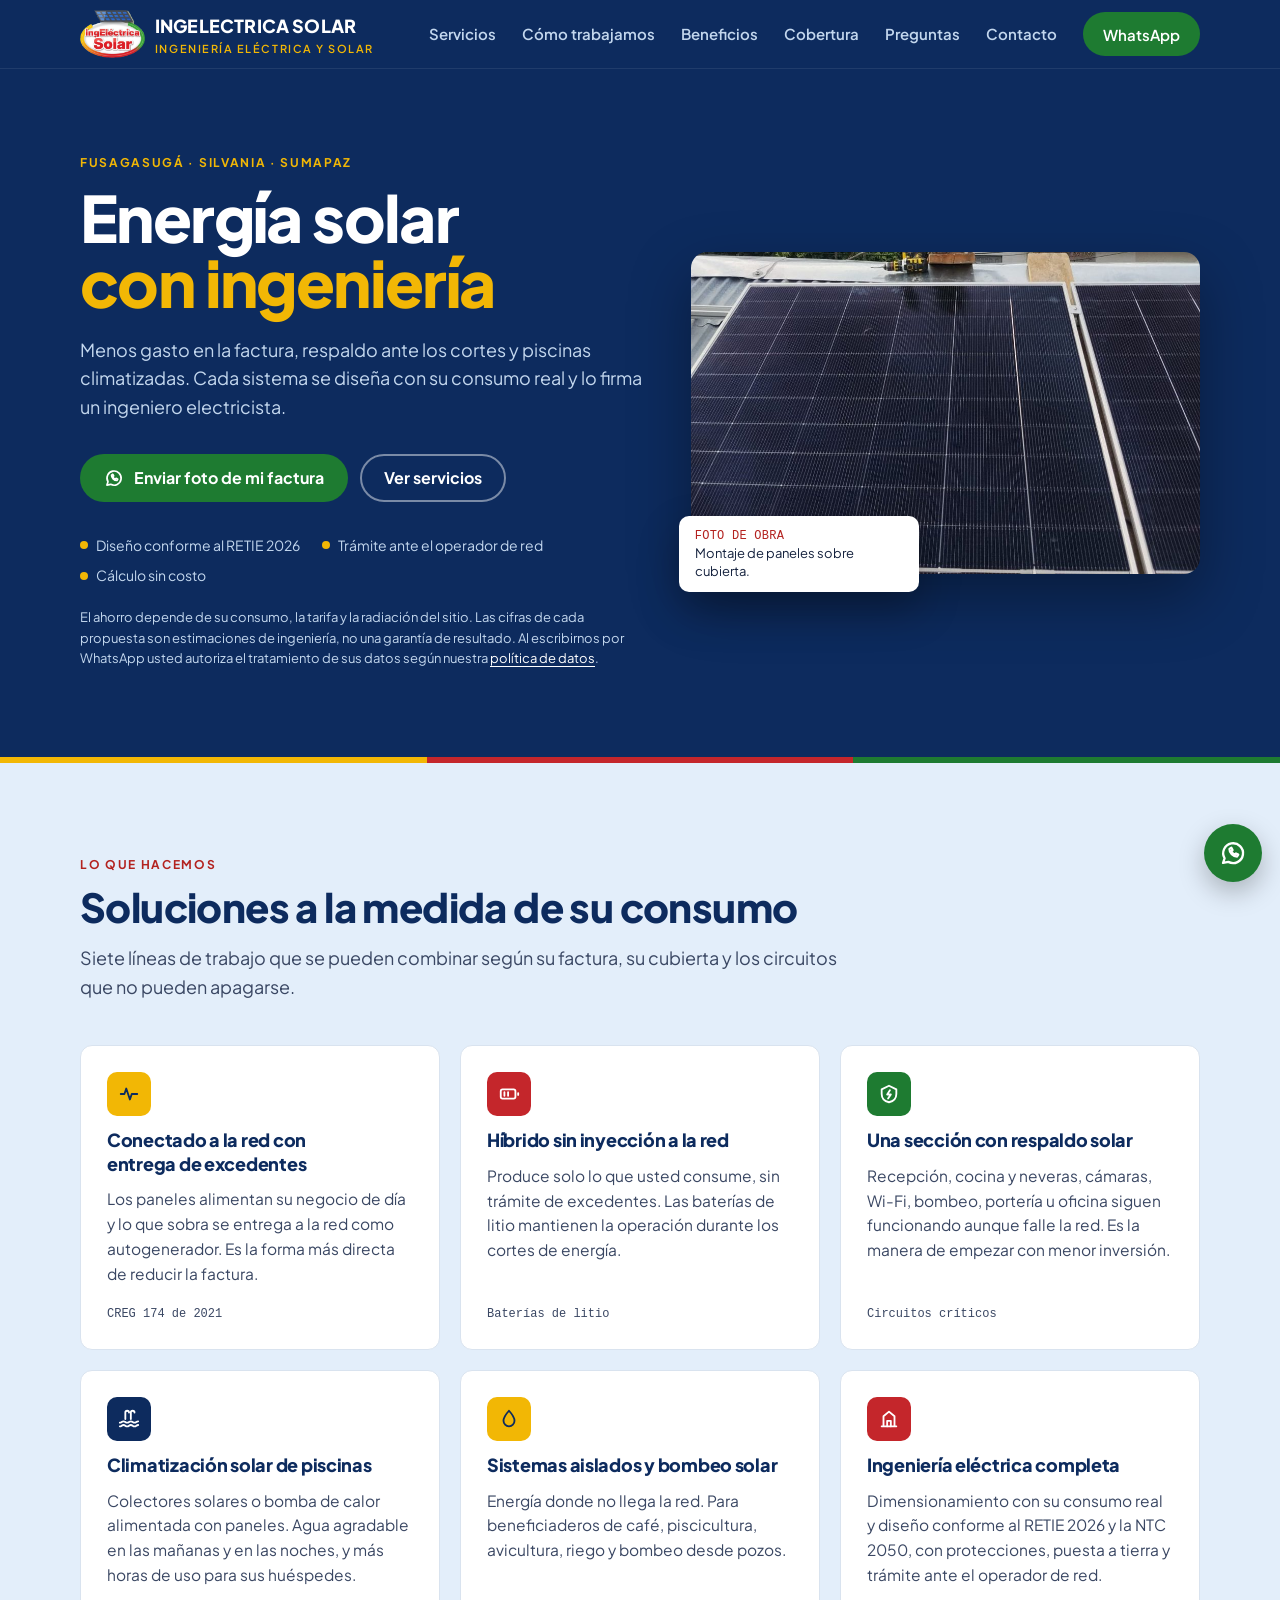
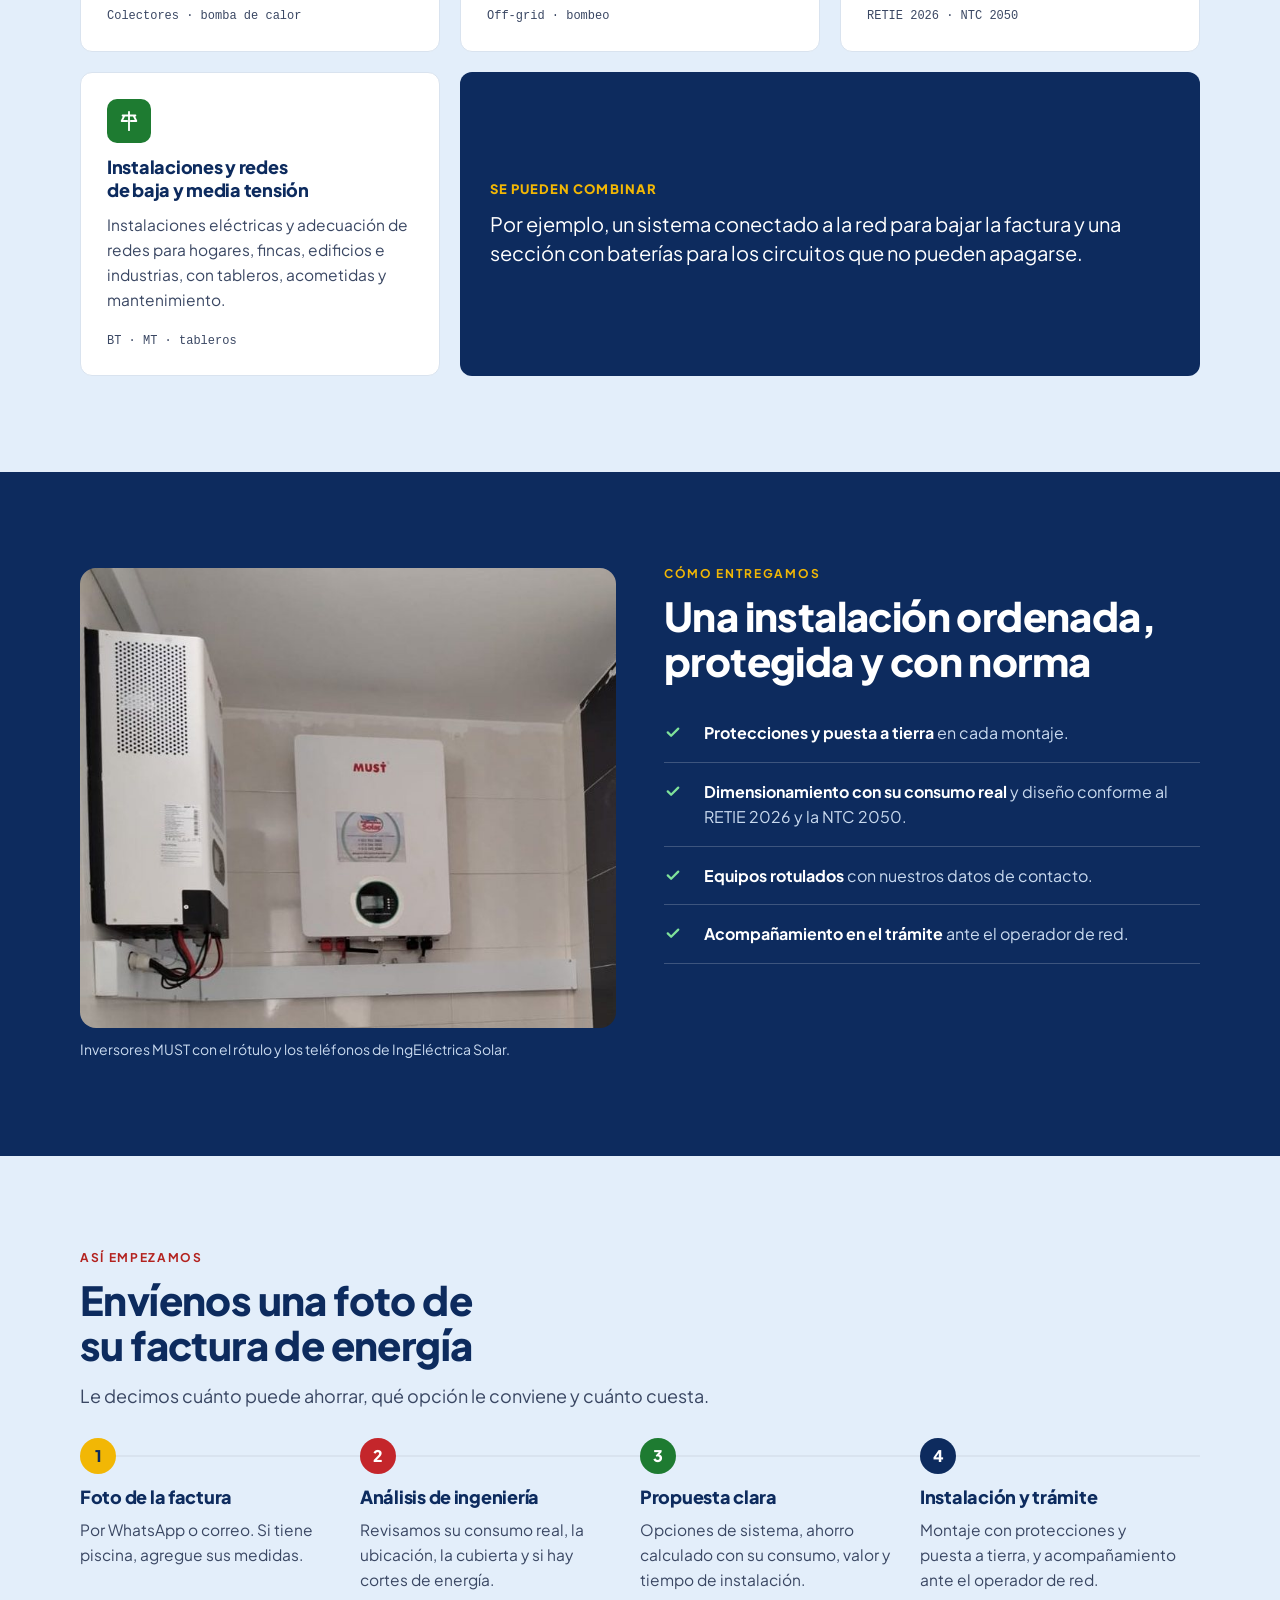
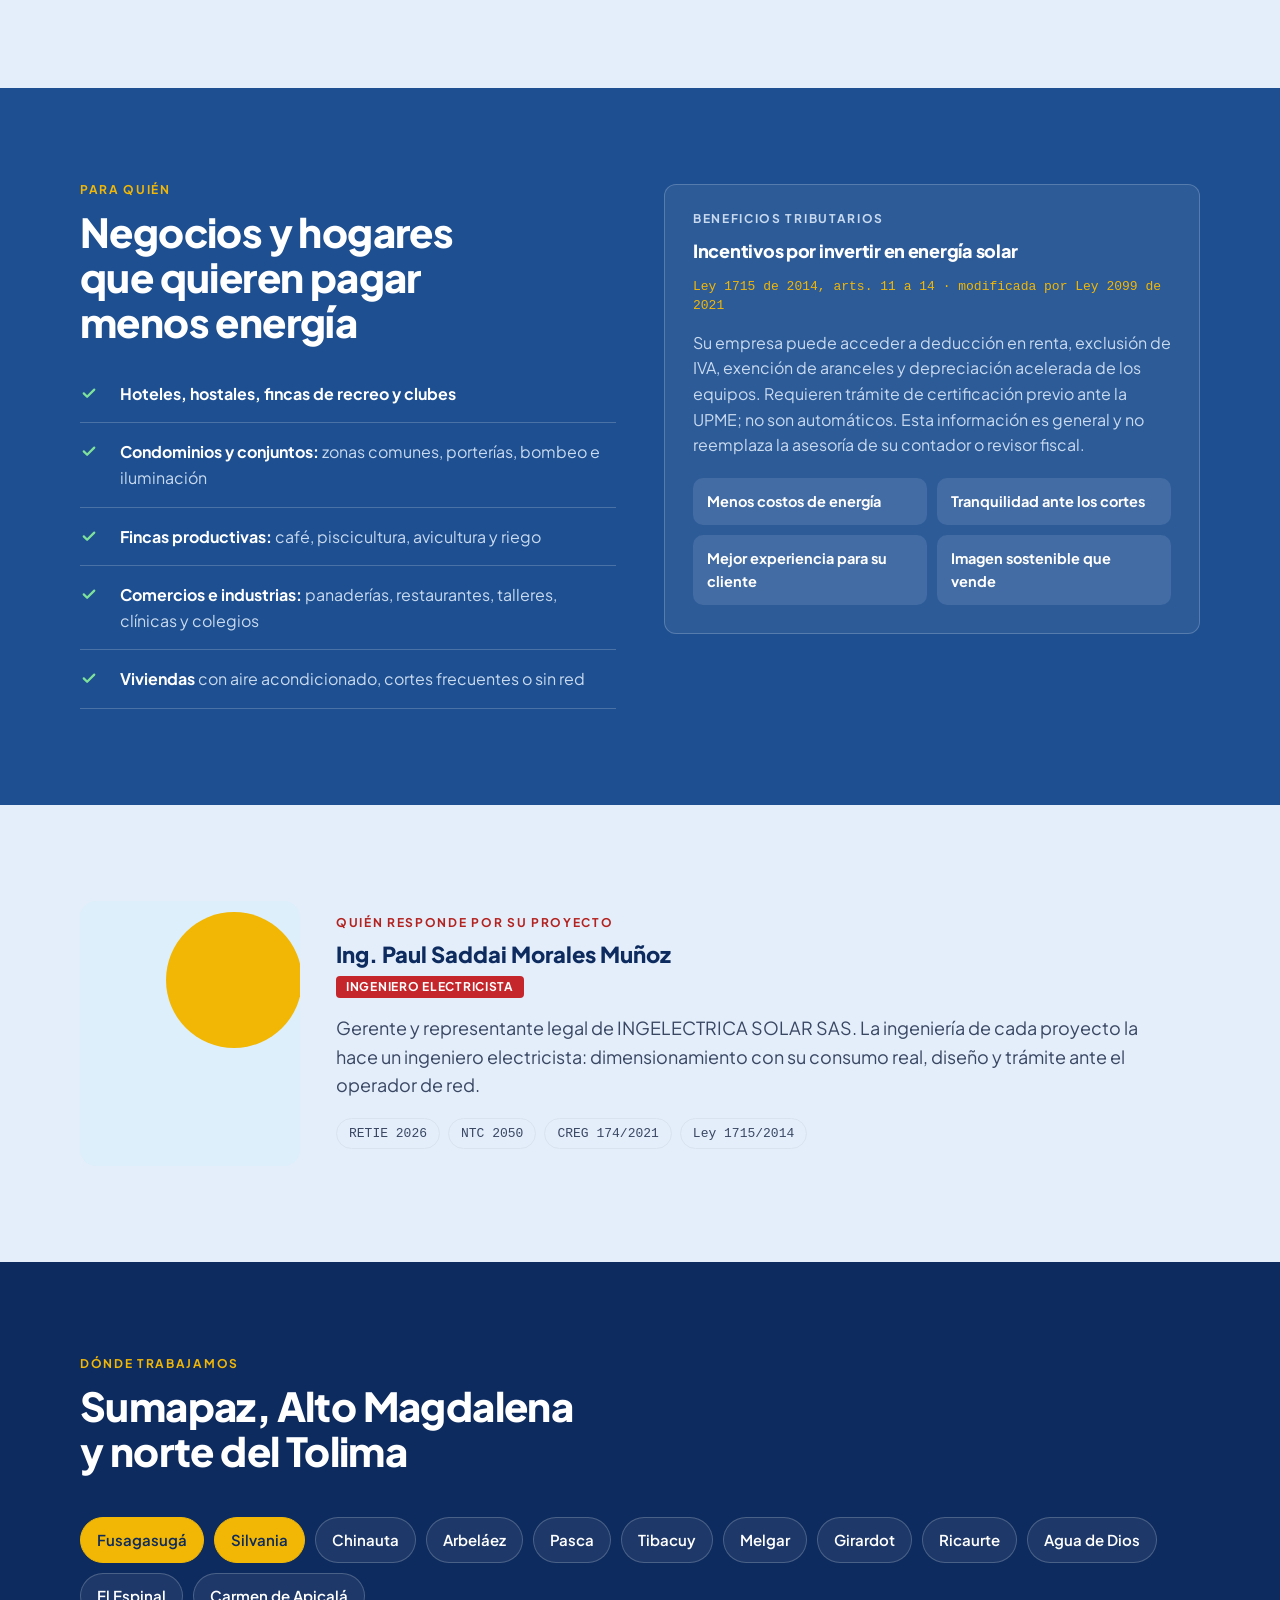
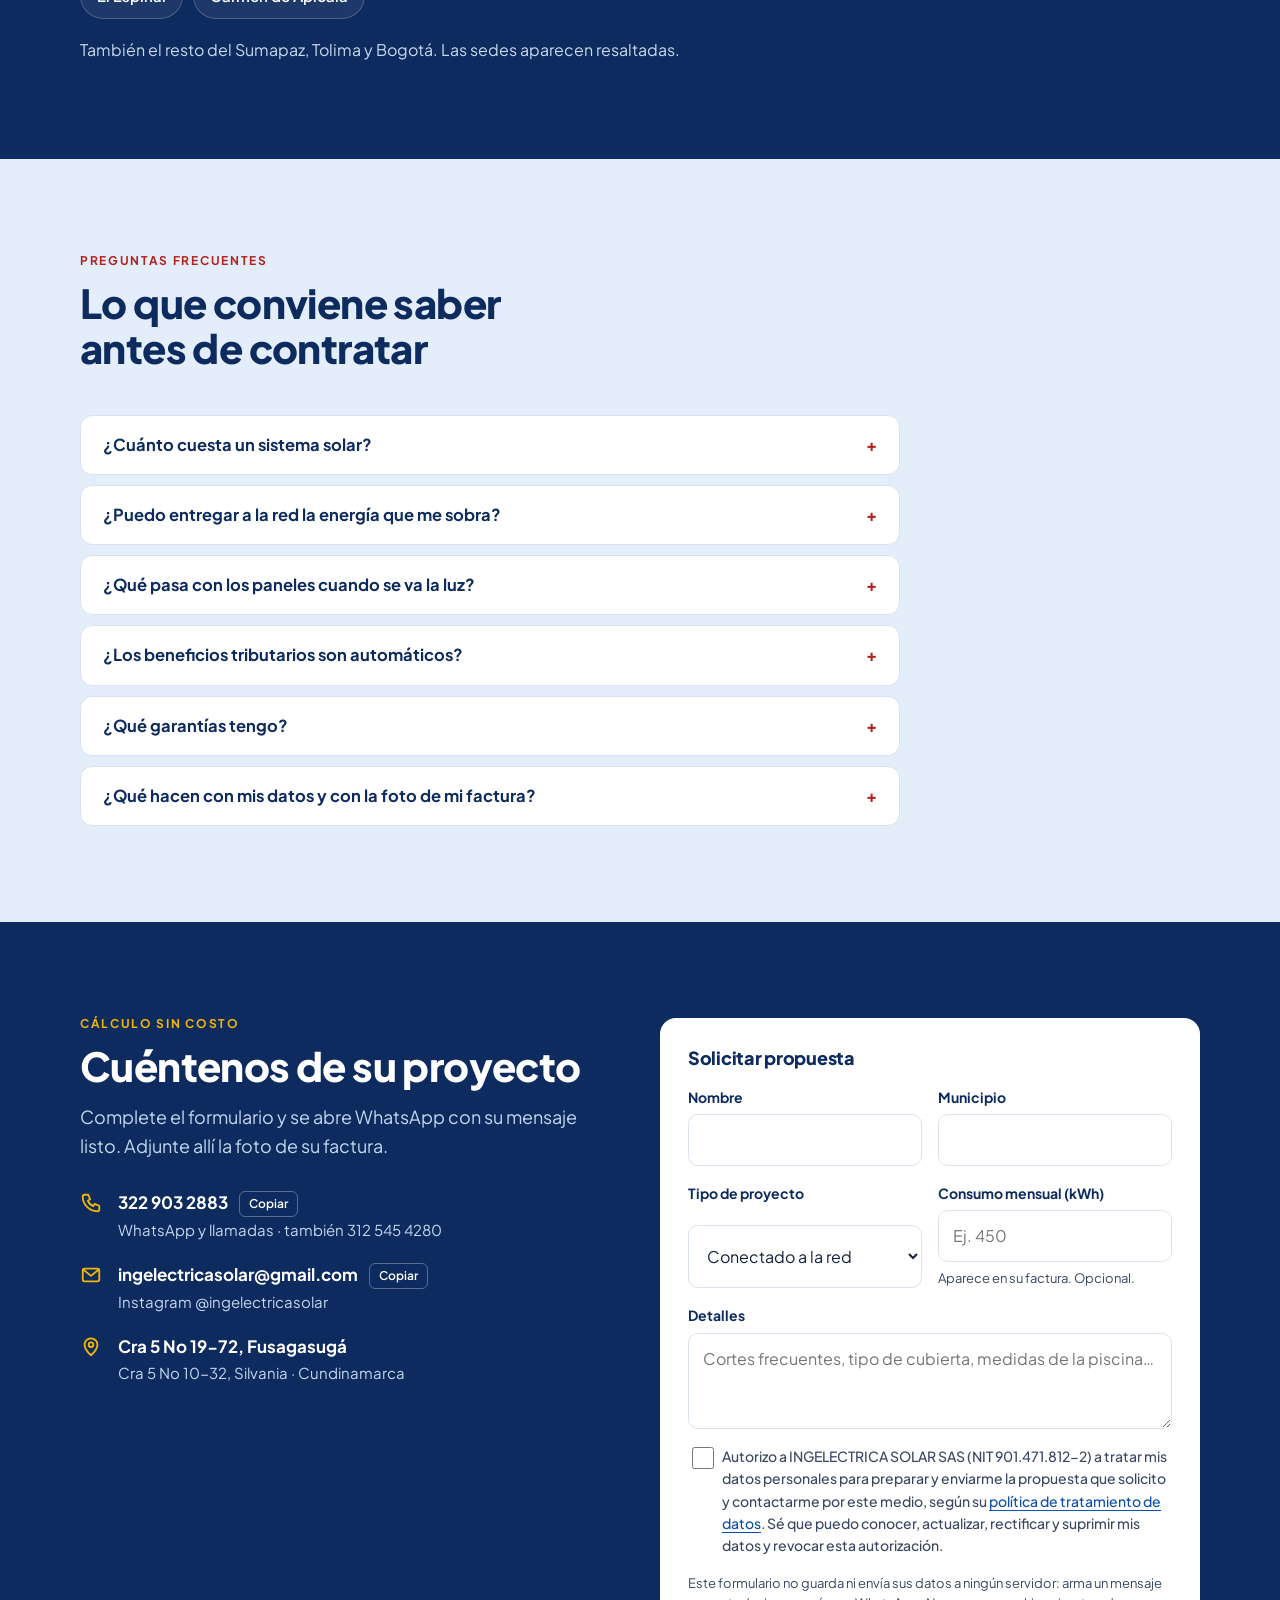
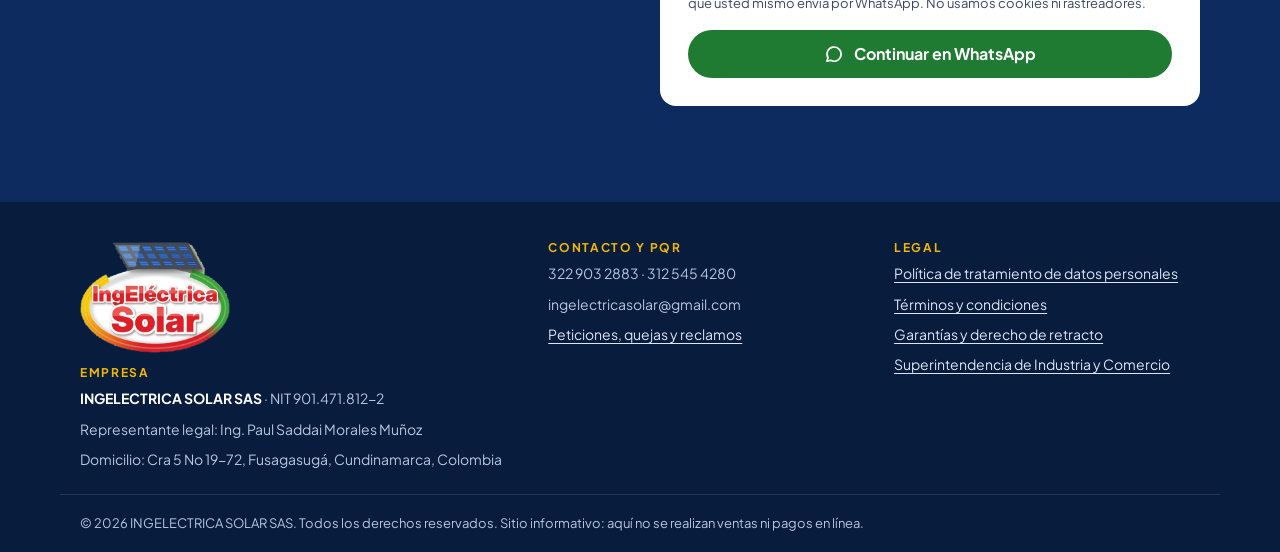
==== index.html @ 486af787 "Sitio web con política de datos, términos y seguridad Página principal con logo y fotos reales, auto" ====
<!doctype html>
<html lang="es-CO">
<head>
<meta charset="utf-8">
<meta name="viewport" content="width=device-width, initial-scale=1, viewport-fit=cover">
<meta http-equiv="Content-Security-Policy" content="default-src 'none'; script-src 'self'; style-src 'self'; img-src 'self' data:; font-src 'self'; form-action 'self'; base-uri 'self'; object-src 'none'; upgrade-insecure-requests">
<meta name="referrer" content="strict-origin-when-cross-origin">
<title>IngEléctrica Solar | Energía solar con ingeniería en Fusagasugá y el Sumapaz</title>
<meta name="description" content="Energía solar con ingeniería en Fusagasugá, Silvania y el Sumapaz. Sistemas conectados a la red, híbridos con baterías de litio, climatización solar de piscinas, bombeo solar y redes de baja y media tensión. Diseño conforme al RETIE 2026.">
<link rel="canonical" href="https://ingelectricasolar.com.co/">
<meta property="og:type" content="website">
<meta property="og:locale" content="es_CO">
<meta property="og:title" content="IngEléctrica Solar · Energía solar con ingeniería">
<meta property="og:description" content="Envíenos una foto de su factura de energía y le decimos cuánto puede ahorrar. Fusagasugá, Silvania y el Sumapaz.">
<meta property="og:url" content="https://ingelectricasolar.com.co/">
<meta property="og:image" content="https://ingelectricasolar.com.co/img/paneles-cubierta.jpg">
<meta name="theme-color" content="#0D2B5E">
<link rel="icon" href="favicon.svg" type="image/svg+xml">
<script type="application/ld+json">
{
  "@context": "https://schema.org",
  "@type": "Electrician",
  "name": "INGELECTRICA SOLAR SAS",
  "alternateName": "IngEléctrica Solar",
  "url": "https://ingelectricasolar.com.co/",
  "email": "ingelectricasolar@gmail.com",
  "telephone": ["+57 322 903 2883", "+57 312 545 4280"],
  "taxID": "901.471.812-2",
  "legalName": "INGELECTRICA SOLAR SAS",
  "founder": {"@type": "Person", "name": "Paul Saddai Morales Muñoz", "jobTitle": "Ingeniero Electricista"},
  "address": [
    {"@type": "PostalAddress", "streetAddress": "Cra 5 No 19-72", "addressLocality": "Fusagasugá", "addressRegion": "Cundinamarca", "addressCountry": "CO"},
    {"@type": "PostalAddress", "streetAddress": "Cra 5 No 10-32", "addressLocality": "Silvania", "addressRegion": "Cundinamarca", "addressCountry": "CO"}
  ],
  "areaServed": ["Fusagasugá","Silvania","Chinauta","Arbeláez","Pasca","Tibacuy","Melgar","Girardot","Ricaurte","Agua de Dios","El Espinal","Carmen de Apicalá","Bogotá"],
  "logo": "https://ingelectricasolar.com.co/img/logo.webp",
  "image": "https://ingelectricasolar.com.co/img/paneles-cubierta.jpg",
  "sameAs": ["https://www.instagram.com/ingelectricasolar"]
}
</script>
<link rel="stylesheet" href="css/estilos.css">
</head>
<body>
<a class="skip" href="#inicio">Saltar al contenido</a>

<header class="top">
  <div class="wrap">
    <a class="brand" href="#inicio" aria-label="IngEléctrica Solar, inicio">
      <img src="img/logo.webp" alt="" width="65" height="48">
      <span><b>INGELECTRICA SOLAR</b><small>Ingeniería eléctrica y solar</small></span>
    </a>
    <button class="menu-btn" id="menuBtn" aria-label="Abrir menú" aria-expanded="false" aria-controls="nav">
      <svg width="26" height="26" viewBox="0 0 24 24" fill="none" stroke="currentColor" stroke-width="2.2" stroke-linecap="round" aria-hidden="true"><path d="M4 7h16M4 12h16M4 17h16"/></svg>
    </button>
    <nav class="nav" id="nav" aria-label="Principal">
      <a href="#servicios">Servicios</a>
      <a href="#proceso">Cómo trabajamos</a>
      <a href="#beneficios">Beneficios</a>
      <a href="#cobertura">Cobertura</a>
      <a href="#preguntas">Preguntas</a>
      <a href="#contacto">Contacto</a>
      <a class="btn btn-wa" href="https://wa.me/573229032883?text=Hola%2C%20quiero%20una%20propuesta%20de%20energ%C3%ADa%20solar." target="_blank" rel="noopener noreferrer">WhatsApp</a>
    </nav>
  </div>
</header>

<main id="inicio">
<section class="hero">
  <div class="wrap">
    <div>
      <p class="eyebrow sol">Fusagasugá · Silvania · Sumapaz</p>
      <h1>Energía solar <em>con ingeniería</em></h1>
      <p class="lede">Menos gasto en la factura, respaldo ante los cortes y piscinas climatizadas. Cada sistema se diseña con su consumo real y lo firma un ingeniero electricista.</p>
      <div class="hero-cta">
        <a class="btn btn-wa" href="https://wa.me/573229032883?text=Hola%2C%20les%20env%C3%ADo%20la%20foto%20de%20mi%20factura%20de%20energ%C3%ADa." target="_blank" rel="noopener noreferrer">
          <svg width="20" height="20" viewBox="0 0 24 24" fill="none" stroke="currentColor" stroke-width="2" stroke-linecap="round" stroke-linejoin="round" aria-hidden="true"><path d="M3.5 20.5l1.3-4A8.5 8.5 0 1 1 8 19.6z"/><path d="M9 8.5c0 3.5 3 6.5 6.5 6.5l1-1.6-2-1-1 1c-1.2-.5-2.4-1.7-2.9-2.9l1-1-1-2z"/></svg>
          Enviar foto de mi factura
        </a>
        <a class="btn btn-ghost" href="#servicios">Ver servicios</a>
      </div>
      <div class="hero-meta"><span>Diseño conforme al RETIE 2026</span><span>Trámite ante el operador de red</span><span>Cálculo sin costo</span></div>
      <p class="nota-legal">El ahorro depende de su consumo, la tarifa y la radiación del sitio. Las cifras de cada propuesta son estimaciones de ingeniería, no una garantía de resultado. Al escribirnos por WhatsApp usted autoriza el tratamiento de sus datos según nuestra <a href="privacidad.html">política de datos</a>.</p>
    </div>
    <figure class="hero-art">
      <img src="img/paneles-cubierta.jpg" width="1000" height="633" fetchpriority="high" alt="Paneles solares montados sobre una cubierta, con las herramientas de instalación al fondo">
      <figcaption class="spec"><b>FOTO DE OBRA</b>Montaje de paneles sobre cubierta.</figcaption>
    </figure>
  </div>
  <div class="tricolor" aria-hidden="true"><i></i><i></i><i></i></div>
</section>

<section class="band claro" id="servicios">
  <div class="wrap">
    <div class="sec-head">
      <p class="eyebrow">Lo que hacemos</p>
      <h2>Soluciones a la medida de su consumo</h2>
      <p class="lede">Siete líneas de trabajo que se pueden combinar según su factura, su cubierta y los circuitos que no pueden apagarse.</p>
    </div>
    <div class="svc">
      <article class="card">
        <div class="ic y"><svg width="22" height="22" viewBox="0 0 24 24" fill="none" stroke="currentColor" stroke-width="2" stroke-linecap="round" stroke-linejoin="round" aria-hidden="true"><path d="M3 12h4l2-6 4 12 2-6h6"/></svg></div>
        <h3>Conectado a la red con entrega de excedentes</h3>
        <p>Los paneles alimentan su negocio de día y lo que sobra se entrega a la red como autogenerador. Es la forma más directa de reducir la factura.</p>
        <p class="tag">CREG 174 de 2021</p>
      </article>
      <article class="card">
        <div class="ic r"><svg width="22" height="22" viewBox="0 0 24 24" fill="none" stroke="currentColor" stroke-width="2" stroke-linecap="round" stroke-linejoin="round" aria-hidden="true"><rect x="3" y="7" width="16" height="10" rx="2"/><path d="M22 11v2M7 10v4M11 10v4"/></svg></div>
        <h3>Híbrido sin inyección a la red</h3>
        <p>Produce solo lo que usted consume, sin trámite de excedentes. Las baterías de litio mantienen la operación durante los cortes de energía.</p>
        <p class="tag">Baterías de litio</p>
      </article>
      <article class="card">
        <div class="ic g"><svg width="22" height="22" viewBox="0 0 24 24" fill="none" stroke="currentColor" stroke-width="2" stroke-linecap="round" stroke-linejoin="round" aria-hidden="true"><path d="M12 3l8 4v5c0 5-3.5 8-8 9-4.5-1-8-4-8-9V7z"/><path d="M13 8l-3 4.5h4L11 17"/></svg></div>
        <h3>Una sección con respaldo solar</h3>
        <p>Recepción, cocina y neveras, cámaras, Wi-Fi, bombeo, portería u oficina siguen funcionando aunque falle la red. Es la manera de empezar con menor inversión.</p>
        <p class="tag">Circuitos críticos</p>
      </article>
      <article class="card">
        <div class="ic n"><svg width="22" height="22" viewBox="0 0 24 24" fill="none" stroke="currentColor" stroke-width="2" stroke-linecap="round" stroke-linejoin="round" aria-hidden="true"><path d="M2 16c2 0 2-1.5 4-1.5s2 1.5 4 1.5 2-1.5 4-1.5 2 1.5 4 1.5 2-1.5 4-1.5M2 20c2 0 2-1.5 4-1.5s2 1.5 4 1.5 2-1.5 4-1.5 2 1.5 4 1.5 2-1.5 4-1.5"/><path d="M8 12V5a2 2 0 0 1 4 0M14 12V5a2 2 0 0 1 4 0"/></svg></div>
        <h3>Climatización solar de piscinas</h3>
        <p>Colectores solares o bomba de calor alimentada con paneles. Agua agradable en las mañanas y en las noches, y más horas de uso para sus huéspedes.</p>
        <p class="tag">Colectores · bomba de calor</p>
      </article>
      <article class="card">
        <div class="ic y"><svg width="22" height="22" viewBox="0 0 24 24" fill="none" stroke="currentColor" stroke-width="2" stroke-linecap="round" stroke-linejoin="round" aria-hidden="true"><path d="M12 3s-6 6.5-6 11a6 6 0 0 0 12 0c0-4.5-6-11-6-11z"/></svg></div>
        <h3>Sistemas aislados y bombeo solar</h3>
        <p>Energía donde no llega la red. Para beneficiaderos de café, piscicultura, avicultura, riego y bombeo desde pozos.</p>
        <p class="tag">Off-grid · bombeo</p>
      </article>
      <article class="card">
        <div class="ic r"><svg width="22" height="22" viewBox="0 0 24 24" fill="none" stroke="currentColor" stroke-width="2" stroke-linecap="round" stroke-linejoin="round" aria-hidden="true"><path d="M4 20h16M6 20V9l6-5 6 5v11"/><path d="M10 20v-6h4v6"/></svg></div>
        <h3>Ingeniería eléctrica completa</h3>
        <p>Dimensionamiento con su consumo real y diseño conforme al RETIE 2026 y la NTC 2050, con protecciones, puesta a tierra y trámite ante el operador de red.</p>
        <p class="tag">RETIE 2026 · NTC 2050</p>
      </article>
      <article class="card">
        <div class="ic g"><svg width="22" height="22" viewBox="0 0 24 24" fill="none" stroke="currentColor" stroke-width="2" stroke-linecap="round" stroke-linejoin="round" aria-hidden="true"><path d="M12 2v20M5 6h14M7 6l-3 6M17 6l3 6M4 12h6M14 12h6"/></svg></div>
        <h3>Instalaciones y redes de baja y media tensión</h3>
        <p>Instalaciones eléctricas y adecuación de redes para hogares, fincas, edificios e industrias, con tableros, acometidas y mantenimiento.</p>
        <p class="tag">BT · MT · tableros</p>
      </article>
    <div class="combo">
      <strong>Se pueden combinar</strong>
      <p>Por ejemplo, un sistema conectado a la red para bajar la factura y una sección con baterías para los circuitos que no pueden apagarse.</p>
    </div>
    </div>
  </div>
</section>

<section class="band oscuro" id="obra">
  <div class="wrap split">
    <figure class="foto">
      <img src="img/inversores-must.jpg" width="700" height="600" loading="lazy" alt="Dos inversores MUST montados en la pared de un cuarto técnico; uno lleva el rótulo de IngEléctrica Solar">
      <figcaption>Inversores MUST con el rótulo y los teléfonos de IngEléctrica Solar.</figcaption>
    </figure>
    <div>
      <div class="sec-head corto">
        <p class="eyebrow">Cómo entregamos</p>
        <h2>Una instalación ordenada, protegida y con norma</h2>
      </div>
      <ul class="list">
        <li><svg width="18" height="18" viewBox="0 0 24 24" fill="none" stroke="currentColor" stroke-width="3" stroke-linecap="round" stroke-linejoin="round" aria-hidden="true"><path d="M5 12.5l4.5 4.5L19 7.5"/></svg><span><strong>Protecciones y puesta a tierra</strong> en cada montaje.</span></li>
        <li><svg width="18" height="18" viewBox="0 0 24 24" fill="none" stroke="currentColor" stroke-width="3" stroke-linecap="round" stroke-linejoin="round" aria-hidden="true"><path d="M5 12.5l4.5 4.5L19 7.5"/></svg><span><strong>Dimensionamiento con su consumo real</strong> y diseño conforme al RETIE 2026 y la NTC 2050.</span></li>
        <li><svg width="18" height="18" viewBox="0 0 24 24" fill="none" stroke="currentColor" stroke-width="3" stroke-linecap="round" stroke-linejoin="round" aria-hidden="true"><path d="M5 12.5l4.5 4.5L19 7.5"/></svg><span><strong>Equipos rotulados</strong> con nuestros datos de contacto.</span></li>
        <li><svg width="18" height="18" viewBox="0 0 24 24" fill="none" stroke="currentColor" stroke-width="3" stroke-linecap="round" stroke-linejoin="round" aria-hidden="true"><path d="M5 12.5l4.5 4.5L19 7.5"/></svg><span><strong>Acompañamiento en el trámite</strong> ante el operador de red.</span></li>
      </ul>
    </div>
  </div>
</section>

<section class="band claro" id="proceso">
  <div class="wrap">
    <div class="sec-head">
      <p class="eyebrow">Así empezamos</p>
      <h2>Envíenos una foto de su factura de energía</h2>
      <p class="lede">Le decimos cuánto puede ahorrar, qué opción le conviene y cuánto cuesta.</p>
    </div>
    <ol class="steps">
      <li class="step"><h3>Foto de la factura</h3><p>Por WhatsApp o correo. Si tiene piscina, agregue sus medidas.</p></li>
      <li class="step"><h3>Análisis de ingeniería</h3><p>Revisamos su consumo real, la ubicación, la cubierta y si hay cortes de energía.</p></li>
      <li class="step"><h3>Propuesta clara</h3><p>Opciones de sistema, ahorro calculado con su consumo, valor y tiempo de instalación.</p></li>
      <li class="step"><h3>Instalación y trámite</h3><p>Montaje con protecciones y puesta a tierra, y acompañamiento ante el operador de red.</p></li>
    </ol>
  </div>
</section>

<section class="band medio" id="beneficios">
  <div class="wrap split">
    <div>
      <div class="sec-head corto">
        <p class="eyebrow">Para quién</p>
        <h2>Negocios y hogares que quieren pagar menos energía</h2>
      </div>
      <ul class="list">
        <li><svg width="18" height="18" viewBox="0 0 24 24" fill="none" stroke="currentColor" stroke-width="3" stroke-linecap="round" stroke-linejoin="round" aria-hidden="true"><path d="M5 12.5l4.5 4.5L19 7.5"/></svg><span><strong>Hoteles, hostales, fincas de recreo y clubes</strong></span></li>
        <li><svg width="18" height="18" viewBox="0 0 24 24" fill="none" stroke="currentColor" stroke-width="3" stroke-linecap="round" stroke-linejoin="round" aria-hidden="true"><path d="M5 12.5l4.5 4.5L19 7.5"/></svg><span><strong>Condominios y conjuntos:</strong> zonas comunes, porterías, bombeo e iluminación</span></li>
        <li><svg width="18" height="18" viewBox="0 0 24 24" fill="none" stroke="currentColor" stroke-width="3" stroke-linecap="round" stroke-linejoin="round" aria-hidden="true"><path d="M5 12.5l4.5 4.5L19 7.5"/></svg><span><strong>Fincas productivas:</strong> café, piscicultura, avicultura y riego</span></li>
        <li><svg width="18" height="18" viewBox="0 0 24 24" fill="none" stroke="currentColor" stroke-width="3" stroke-linecap="round" stroke-linejoin="round" aria-hidden="true"><path d="M5 12.5l4.5 4.5L19 7.5"/></svg><span><strong>Comercios e industrias:</strong> panaderías, restaurantes, talleres, clínicas y colegios</span></li>
        <li><svg width="18" height="18" viewBox="0 0 24 24" fill="none" stroke="currentColor" stroke-width="3" stroke-linecap="round" stroke-linejoin="round" aria-hidden="true"><path d="M5 12.5l4.5 4.5L19 7.5"/></svg><span><strong>Viviendas</strong> con aire acondicionado, cortes frecuentes o sin red</span></li>
      </ul>
    </div>
    <aside class="legal">
      <p class="eyebrow">Beneficios tributarios</p>
      <h3>Incentivos por invertir en energía solar</h3>
      <p class="ref">Ley 1715 de 2014, arts. 11 a 14 · modificada por Ley 2099 de 2021</p>
      <p>Su empresa puede acceder a deducción en renta, exclusión de IVA, exención de aranceles y depreciación acelerada de los equipos. Requieren trámite de certificación previo ante la UPME; no son automáticos. Esta información es general y no reemplaza la asesoría de su contador o revisor fiscal.</p>
      <div class="benefits">
        <span>Menos costos de energía</span>
        <span>Tranquilidad ante los cortes</span>
        <span>Mejor experiencia para su cliente</span>
        <span>Imagen sostenible que vende</span>
      </div>
    </aside>
  </div>
</section>

<section class="band claro" id="ingeniero">
  <div class="wrap eng">
    <figure class="retrato"><img src="img/ing-paul-morales.webp" width="299" height="360" loading="lazy" alt="Ing. Paul Morales, ingeniero electricista de IngEléctrica Solar"></figure>
    <div>
      <p class="eyebrow">Quién responde por su proyecto</p>
      <p class="who">Ing. Paul Saddai Morales Muñoz</p>
      <span class="badge">Ingeniero Electricista</span>
      <p class="lede">Gerente y representante legal de INGELECTRICA SOLAR SAS. La ingeniería de cada proyecto la hace un ingeniero electricista: dimensionamiento con su consumo real, diseño y trámite ante el operador de red.</p>
      <div class="norms"><span>RETIE 2026</span><span>NTC 2050</span><span>CREG 174/2021</span><span>Ley 1715/2014</span></div>
    </div>
  </div>
</section>

<section class="band oscuro" id="cobertura">
  <div class="wrap">
    <div class="sec-head">
      <p class="eyebrow">Dónde trabajamos</p>
      <h2>Sumapaz, Alto Magdalena y norte del Tolima</h2>
    </div>
    <div class="towns">
      <span class="hq">Fusagasugá</span><span class="hq">Silvania</span><span>Chinauta</span><span>Arbeláez</span><span>Pasca</span><span>Tibacuy</span><span>Melgar</span><span>Girardot</span><span>Ricaurte</span><span>Agua de Dios</span><span>El Espinal</span><span>Carmen de Apicalá</span>
    </div>
    <p class="towns-note">También el resto del Sumapaz, Tolima y Bogotá. Las sedes aparecen resaltadas.</p>
  </div>
</section>

<section class="band claro" id="preguntas">
  <div class="wrap">
    <div class="sec-head">
      <p class="eyebrow">Preguntas frecuentes</p>
      <h2>Lo que conviene saber antes de contratar</h2>
    </div>
    <div class="faq">
      <details><summary>¿Cuánto cuesta un sistema solar?</summary><p>Depende de su consumo, del tipo de sistema y de la cubierta, por eso pedimos la factura antes de dar una cifra. La propuesta se entrega por escrito, sin costo, con el precio total en pesos colombianos, los impuestos que apliquen, las garantías y su fecha de vigencia.</p></details>
      <details><summary>¿Puedo entregar a la red la energía que me sobra?</summary><p>Sí. La Resolución CREG 174 de 2021 permite a los autogeneradores a pequeña escala entregar excedentes. Se necesita el trámite de conexión ante el operador de red y un medidor bidireccional. Nosotros lo acompañamos en ese trámite; la aprobación la da el operador.</p></details>
      <details><summary>¿Qué pasa con los paneles cuando se va la luz?</summary><p>Un sistema conectado a la red sin baterías se apaga durante el corte. Es una protección obligatoria para no energizar la red mientras la reparan. Si necesita respaldo, la solución es un sistema híbrido con baterías o una sección con respaldo.</p></details>
      <details><summary>¿Los beneficios tributarios son automáticos?</summary><p>No. Los incentivos de la Ley 1715 de 2014 exigen una certificación de la UPME. Para no pagar el IVA, esa certificación debe estar lista antes de comprar los equipos. Consulte el caso de su empresa con su contador.</p></details>
      <details><summary>¿Qué garantías tengo?</summary><p>Usted tiene la garantía legal del Estatuto del Consumidor (Ley 1480 de 2011) sobre los equipos y la instalación. Cada propuesta indica por escrito el término de garantía de los paneles, el inversor, las baterías y la mano de obra, y cómo hacerla efectiva. Vea los <a href="terminos.html#garantias">términos y condiciones</a>.</p></details>
      <details><summary>¿Qué hacen con mis datos y con la foto de mi factura?</summary><p>Los usamos solo para calcular y enviarle su propuesta y para atender su solicitud. No los vendemos ni los compartimos con fines publicitarios. Puede pedir en cualquier momento que los actualicemos o los eliminemos. Vea la <a href="privacidad.html">política de tratamiento de datos personales</a>.</p></details>
    </div>
  </div>
</section>

<section class="band contact" id="contacto">
  <div class="wrap split">
    <div>
      <p class="eyebrow sol">Cálculo sin costo</p>
      <h2>Cuéntenos de su proyecto</h2>
      <p class="lede">Complete el formulario y se abre WhatsApp con su mensaje listo. Adjunte allí la foto de su factura.</p>
      <div class="channels">
        <div class="ch"><svg width="22" height="22" viewBox="0 0 24 24" fill="none" stroke="currentColor" stroke-width="2" stroke-linecap="round" stroke-linejoin="round" aria-hidden="true"><path d="M5 3h4l2 5-2.5 1.5a11 11 0 0 0 6 6L16 13l5 2v4a2 2 0 0 1-2 2A16 16 0 0 1 3 5a2 2 0 0 1 2-2z"/></svg><div><b>322 903 2883 <button class="copy" type="button" data-copy="3229032883">Copiar</button></b><span>WhatsApp y llamadas · también 312 545 4280</span></div></div>
        <div class="ch"><svg width="22" height="22" viewBox="0 0 24 24" fill="none" stroke="currentColor" stroke-width="2" stroke-linecap="round" stroke-linejoin="round" aria-hidden="true"><rect x="3" y="5" width="18" height="14" rx="2"/><path d="M3.5 6l8.5 7 8.5-7"/></svg><div><b>ingelectricasolar@gmail.com <button class="copy" type="button" data-copy="ingelectricasolar@gmail.com">Copiar</button></b><span>Instagram @ingelectricasolar</span></div></div>
        <div class="ch"><svg width="22" height="22" viewBox="0 0 24 24" fill="none" stroke="currentColor" stroke-width="2" stroke-linecap="round" stroke-linejoin="round" aria-hidden="true"><path d="M12 21s-7-6.2-7-11.5a7 7 0 0 1 14 0C19 14.8 12 21 12 21z"/><circle cx="12" cy="9.5" r="2.5"/></svg><div><b>Cra 5 No 19-72, Fusagasugá</b><span>Cra 5 No 10-32, Silvania · Cundinamarca</span></div></div>
      </div>
    </div>
    <form class="form" id="lead" novalidate autocomplete="on">
      <h3>Solicitar propuesta</h3>
      <div class="row">
        <div class="field"><label for="f-nombre">Nombre</label><input id="f-nombre" name="nombre" autocomplete="name" required maxlength="80" aria-describedby="e-nombre"><p class="err" id="e-nombre" hidden></p></div>
        <div class="field"><label for="f-mun">Municipio</label><input id="f-mun" name="municipio" list="munis" required maxlength="60" aria-describedby="e-municipio"><datalist id="munis"><option>Fusagasugá</option><option>Silvania</option><option>Chinauta</option><option>Arbeláez</option><option>Pasca</option><option>Tibacuy</option><option>Melgar</option><option>Girardot</option><option>Ricaurte</option><option>Agua de Dios</option><option>El Espinal</option><option>Carmen de Apicalá</option><option>Bogotá</option></datalist><p class="err" id="e-municipio" hidden></p></div>
      </div>
      <div class="row">
        <div class="field"><label for="f-tipo">Tipo de proyecto</label>
          <select id="f-tipo" name="tipo">
            <option>Conectado a la red</option><option>Híbrido con baterías</option><option>Respaldo para una sección</option><option>Climatización de piscina</option><option>Sistema aislado o bombeo</option><option>Instalación o red BT/MT</option><option>No estoy seguro</option>
          </select></div>
        <div class="field"><label for="f-kwh">Consumo mensual (kWh)</label><input id="f-kwh" name="kwh" inputmode="numeric" maxlength="6" placeholder="Ej. 450" aria-describedby="e-kwh h-kwh"><span class="hint" id="h-kwh">Aparece en su factura. Opcional.</span><p class="err" id="e-kwh" hidden></p></div>
      </div>
      <div class="field"><label for="f-msg">Detalles</label><textarea id="f-msg" name="mensaje" maxlength="500" placeholder="Cortes frecuentes, tipo de cubierta, medidas de la piscina…"></textarea></div>
      <div class="consent">
        <input type="checkbox" id="f-acepto" name="acepto" required aria-describedby="e-acepto">
        <label for="f-acepto">Autorizo a INGELECTRICA SOLAR SAS (NIT 901.471.812-2) a tratar mis datos personales para preparar y enviarme la propuesta que solicito y contactarme por este medio, según su <a href="privacidad.html">política de tratamiento de datos</a>. Sé que puedo conocer, actualizar, rectificar y suprimir mis datos y revocar esta autorización.</label>
      </div>
      <p class="err" id="e-acepto" hidden></p>
      <p class="hint">Este formulario no guarda ni envía sus datos a ningún servidor: arma un mensaje que usted mismo envía por WhatsApp. No usamos cookies ni rastreadores.</p>
      <p class="err" id="f-err" role="alert" hidden></p>
      <button class="btn btn-wa" type="submit">
        <svg width="20" height="20" viewBox="0 0 24 24" fill="none" stroke="currentColor" stroke-width="2" stroke-linecap="round" stroke-linejoin="round" aria-hidden="true"><path d="M3.5 20.5l1.3-4A8.5 8.5 0 1 1 8 19.6z"/></svg>
        Continuar en WhatsApp
      </button>
      <a class="hint" id="f-link" href="#" target="_blank" rel="noopener noreferrer" hidden>Si WhatsApp no se abrió, toque aquí.</a>
    </form>
  </div>
</section>
</main>

<footer>
  <div class="wrap cols">
    <div>
      <img class="logo-pie" src="img/logo.webp" alt="IngEléctrica Solar" width="150" height="111" loading="lazy">
      <h2>Empresa</h2>
      <span><b>INGELECTRICA SOLAR SAS</b> · NIT 901.471.812-2</span>
      <span>Representante legal: Ing. Paul Saddai Morales Muñoz</span>
      <span>Domicilio: Cra 5 No 19-72, Fusagasugá, Cundinamarca, Colombia</span>
    </div>
    <div>
      <h2>Contacto y PQR</h2>
      <span>322 903 2883 · 312 545 4280</span>
      <span>ingelectricasolar@gmail.com</span>
      <a href="terminos.html#pqr">Peticiones, quejas y reclamos</a>
    </div>
    <div>
      <h2>Legal</h2>
      <a href="privacidad.html">Política de tratamiento de datos personales</a>
      <a href="terminos.html">Términos y condiciones</a>
      <a href="terminos.html#garantias">Garantías y derecho de retracto</a>
      <a href="https://www.sic.gov.co/" target="_blank" rel="noopener noreferrer">Superintendencia de Industria y Comercio</a>
    </div>
  </div>
  <div class="wrap base">© <span id="yr">2026</span> INGELECTRICA SOLAR SAS. Todos los derechos reservados. Sitio informativo: aquí no se realizan ventas ni pagos en línea.</div>
</footer>

<a class="fab" href="https://wa.me/573229032883" target="_blank" rel="noopener noreferrer" aria-label="Escribir por WhatsApp">
  <svg width="28" height="28" viewBox="0 0 24 24" fill="none" stroke="currentColor" stroke-width="2" stroke-linecap="round" stroke-linejoin="round" aria-hidden="true"><path d="M3.5 20.5l1.3-4A8.5 8.5 0 1 1 8 19.6z"/><path d="M9 8.5c0 3.5 3 6.5 6.5 6.5l1-1.6-2-1-1 1c-1.2-.5-2.4-1.7-2.9-2.9l1-1-1-2z"/></svg>
</a>

<script src="js/main.js" defer></script>
</body>
</html>
---- css/estilos.css ----
@font-face{font-family:'Plus Jakarta Sans';src:url('../fonts/plus-jakarta-sans.woff2') format('woff2');font-weight:200 800;font-style:normal;font-display:swap}
[hidden]{display:none!important}
/* Layout: navy masthead band with a solar-array drawing, then alternating white / sky bands; tricolor rule from the brand closes each band. */
:root{
  --navy:#0D2B5E; --navy-2:#163A73; --red:#C4262B; --sun:#F2B705; --leaf:#1E7B31;
  --bg:#FFFFFF; --bg-alt:#E3EEFA; --blue-mid:#1D4F91; --check:#1E7B31; --surface:#FFFFFF; --ink:#14213D; --ink-2:#3A4763; --line:#D9E3EF;
  --head:#0D2B5E; --on-navy:#FFFFFF; --on-navy-2:#C3D7EE; --eyebrow:#B3221F; --focus:#F2B705; --link:#0B4FA8; --error:#B3221F;
  --f-display:'Plus Jakarta Sans', 'Segoe UI', system-ui, sans-serif;
  --f-body:'Plus Jakarta Sans', 'Segoe UI', system-ui, sans-serif;
  --f-mono:ui-monospace, 'SF Mono', 'Cascadia Mono', monospace;
  --wrap:1160px; --r:12px;
}
@media (prefers-color-scheme: dark){:root:not([data-theme="light"]){
  --bg:#0B1628; --bg-alt:#0F1E36; --surface:#13243F; --ink:#E6EDF7; --ink-2:#AFC0D8; --line:#24395C;
  --head:#F3F7FC; --blue-mid:#143A70; --check:#7FE29A; --link:#8FC1FF; --error:#FF8A80; --eyebrow:#FF8A80; --navy:#0A2350; color-scheme:dark}}
:root[data-theme="dark"]{
  --bg:#0B1628; --bg-alt:#0F1E36; --surface:#13243F; --ink:#E6EDF7; --ink-2:#AFC0D8; --line:#24395C;
  --head:#F3F7FC; --blue-mid:#143A70; --check:#7FE29A; --link:#8FC1FF; --error:#FF8A80; --eyebrow:#FF8A80; --navy:#0A2350; color-scheme:dark}

*{box-sizing:border-box}
html{scroll-behavior:smooth;scroll-padding-top:80px}
@media (prefers-reduced-motion: reduce){html{scroll-behavior:auto}}
body{margin:0;background:var(--bg);color:var(--ink);font:400 16px/1.6 var(--f-body);-webkit-font-smoothing:antialiased}
body::before{content:"";position:fixed;inset:0 0 auto;height:env(safe-area-inset-top,0px);z-index:60;background:var(--navy)}
img,svg{max-width:100%}
a{color:inherit}
:focus-visible{outline:3px solid var(--focus);outline-offset:3px;border-radius:4px}
h1,h2,h3{font-family:var(--f-display);color:var(--head);text-wrap:balance;margin:0;letter-spacing:-0.015em}
h2{font-size:clamp(1.75rem,3.2vw,2.5rem);line-height:1.12;font-weight:800}
h3{font-size:1.125rem;line-height:1.3;font-weight:800}
p{margin:0}
.wrap{max-width:var(--wrap);margin:0 auto;padding-left:max(20px,env(safe-area-inset-left,0px));padding-right:max(20px,env(safe-area-inset-right,0px))}
.band{padding-block:clamp(56px,8vw,96px)}
.band.claro{background:var(--bg-alt)}
/* bandas oscuras: redefinen los tokens para que tarjetas, listas y textos se aclaren solos */
.band.oscuro,.band.medio{--head:#FFFFFF;--ink:#EAF1FA;--ink-2:#C9DAEF;--surface:rgba(255,255,255,.07);--line:rgba(255,255,255,.2);--bg-alt:rgba(255,255,255,.1);--eyebrow:#F2B705;--link:#A9D0FF;--check:#7FE29A;color:var(--ink)}
.band.oscuro{background:var(--navy)}
.band.medio{background:var(--blue-mid)}
.eyebrow{font:700 .75rem/1 var(--f-body);letter-spacing:.14em;text-transform:uppercase;color:var(--eyebrow)}
.lede{font-size:1.125rem;color:var(--ink-2);max-width:62ch}
.sec-head{display:grid;gap:14px;margin-bottom:44px;max-width:760px}
.tricolor{display:flex;height:6px}
.tricolor i{flex:1}.tricolor i:nth-child(1){background:var(--sun)}.tricolor i:nth-child(2){background:var(--red)}.tricolor i:nth-child(3){background:var(--leaf)}

/* buttons */
.btn{display:inline-flex;align-items:center;gap:10px;min-height:48px;padding:12px 22px;border-radius:999px;font:700 1rem/1 var(--f-body);text-decoration:none;border:2px solid transparent;cursor:pointer;transition:transform .15s ease, background .15s ease}
.btn:hover{transform:translateY(-1px)}
.btn-wa{background:var(--leaf);color:#fff}
.btn-wa:hover{background:#17652A}
.btn-ghost{border-color:rgba(255,255,255,.45);color:#fff;background:transparent}
.btn-ghost:hover{background:rgba(255,255,255,.08)}
.btn svg{flex-shrink:0}

/* header */
.top{position:sticky;top:env(safe-area-inset-top,0px);z-index:50;background:var(--navy);color:#fff;border-bottom:1px solid rgba(255,255,255,.08)}
.top .wrap{display:flex;align-items:center;justify-content:space-between;gap:16px;min-height:68px}
.brand img{height:48px;width:auto;flex-shrink:0}
.brand{display:flex;align-items:center;gap:10px;text-decoration:none;color:#fff}
.brand b{font:800 1.125rem/1 var(--f-display);letter-spacing:.01em}
.brand small{display:block;font:600 .6875rem/1 var(--f-body);letter-spacing:.14em;text-transform:uppercase;color:var(--sun);margin-top:4px}
.nav{display:flex;align-items:center;gap:26px}
.nav a{text-decoration:none;font-weight:600;font-size:.9375rem;color:var(--on-navy-2)}
.nav a:hover{color:#fff}
.nav .btn{padding:10px 18px;min-height:44px;color:#fff}
.menu-btn{display:none;background:none;border:0;color:#fff;width:44px;height:44px;cursor:pointer}
@media (max-width:1100px){
  .menu-btn{display:inline-flex;align-items:center;justify-content:center}
  .nav{display:none;position:absolute;left:0;right:0;top:100%;flex-direction:column;align-items:stretch;gap:0;background:var(--navy);padding:8px max(20px,env(safe-area-inset-right,0px)) 20px max(20px,env(safe-area-inset-left,0px));border-top:1px solid rgba(255,255,255,.08)}
  .nav.open{display:flex}
  .nav a{padding:14px 0;border-bottom:1px solid rgba(255,255,255,.08)}
  .nav .btn{margin-top:14px;justify-content:center;border-bottom:0}
}

/* hero */
.hero{background:var(--navy);color:#fff;overflow:hidden}
.hero .wrap{display:grid;grid-template-columns:1.05fr .95fr;gap:48px;align-items:center;padding-block:clamp(48px,7vw,88px)}
.hero h1{color:#fff;font-size:clamp(2.25rem,5.4vw,4rem);line-height:1.02;font-weight:800;letter-spacing:-0.025em}
.hero h1 em{font-style:normal;color:var(--sun)}
.hero .lede{color:var(--on-navy-2);margin-top:20px}
.hero-cta{display:flex;flex-wrap:wrap;gap:12px;margin-top:32px}
.hero-meta{display:flex;flex-wrap:wrap;gap:8px 22px;margin-top:32px;font-size:.875rem;color:var(--on-navy-2)}
.hero-meta span{display:inline-flex;align-items:center;gap:8px}
.hero-meta span::before{content:"";width:8px;height:8px;border-radius:50%;background:var(--sun)}
.hero-art{position:relative;min-width:0;margin:0}
.hero-art img{display:block;width:100%;height:auto;border-radius:16px;box-shadow:0 24px 60px rgba(0,0,0,.35)}
.spec{position:absolute;left:-12px;bottom:-18px;background:#fff;color:#14213D;border-radius:10px;padding:12px 16px;box-shadow:0 18px 40px rgba(0,0,0,.28);font-size:.8125rem;line-height:1.35;max-width:240px}
.spec b{display:block;font:500 .75rem/1.4 var(--f-mono);color:#B3221F;letter-spacing:.02em}
@media (max-width:900px){.hero .wrap{grid-template-columns:1fr}.hero-art{max-width:520px}}

/* services */
.svc{display:grid;grid-template-columns:repeat(auto-fill,minmax(300px,1fr));gap:20px}
.card{background:var(--surface);border:1px solid var(--line);border-radius:var(--r);padding:26px;display:flex;flex-direction:column;gap:12px;min-width:0}
.card .ic{width:44px;height:44px;border-radius:10px;display:grid;place-items:center;color:#fff}
.card p{color:var(--ink-2);font-size:.9688rem}
.card .tag{margin-top:auto;padding-top:8px;font:500 .75rem/1.4 var(--f-mono);color:var(--ink-2)}
.ic.y{background:var(--sun);color:#0D2B5E}.ic.r{background:var(--red)}.ic.g{background:var(--leaf)}.ic.n{background:#0D2B5E}
.combo{border-radius:var(--r);background:var(--navy);color:#fff;padding:26px 30px;display:flex;flex-direction:column;justify-content:center;gap:12px;min-width:0}
.combo strong{font:800 .8125rem/1.3 var(--f-display);color:var(--sun);text-transform:uppercase;letter-spacing:.08em}
.combo p{color:#fff;font-size:clamp(1.0625rem,1.6vw,1.25rem);line-height:1.45;max-width:46ch}
@media (min-width:980px){.combo{grid-column:span 2}}

/* process */
.steps{display:grid;grid-template-columns:repeat(4,minmax(0,1fr));gap:0;counter-reset:s;border-top:2px solid var(--line)}
.step{padding:28px 24px 0 0;position:relative;display:grid;gap:10px;align-content:start}
.step::before{counter-increment:s;content:counter(s);position:absolute;top:-19px;left:0;width:36px;height:36px;border-radius:50%;display:grid;place-items:center;font:800 1rem/1 var(--f-display);background:var(--c);color:var(--cf,#fff)}
.step:nth-child(1){--c:var(--sun);--cf:#0D2B5E}.step:nth-child(2){--c:var(--red)}.step:nth-child(3){--c:var(--leaf)}.step:nth-child(4){--c:#0D2B5E}
.step p{color:var(--ink-2);font-size:.9688rem}
@media (max-width:820px){.steps{grid-template-columns:1fr;border-top:0;border-left:2px solid var(--line);gap:28px;margin-left:18px}.step{padding:0 0 0 34px}.step::before{top:-4px;left:-19px}}

/* audience */
.split{display:grid;grid-template-columns:minmax(0,1fr) minmax(0,1fr);gap:48px;align-items:start}
@media (max-width:860px){.split{grid-template-columns:minmax(0,1fr)}}
.list{list-style:none;padding:0;margin:0;display:grid;gap:0}
.list li{display:grid;grid-template-columns:28px 1fr;gap:12px;padding:16px 0;border-bottom:1px solid var(--line);color:var(--ink-2)}
.list li strong{color:var(--head)}
.list svg{color:var(--check);margin-top:3px}
.legal{background:var(--surface);border:1px solid var(--line);border-radius:var(--r);padding:28px;display:grid;gap:14px}
.legal .ref{font:500 .8125rem/1.5 var(--f-mono);color:var(--eyebrow)}
.legal p{color:var(--ink-2)}
.benefits{display:grid;grid-template-columns:1fr 1fr;gap:10px;margin-top:6px}
.benefits span{padding:12px 14px;border-radius:10px;background:var(--bg-alt);font-weight:700;font-size:.9063rem;color:var(--head)}

/* engineer */
.eng{display:grid;grid-template-columns:auto 1fr;gap:36px;align-items:center}
.retrato{margin:0;width:220px;max-width:100%;aspect-ratio:299/360;border-radius:16px;background:#DDEFFB;overflow:hidden;position:relative}
.retrato::before{content:"";position:absolute;width:62%;aspect-ratio:1;border-radius:50%;background:#F2B705;left:39%;top:4%}
.retrato img{position:relative;display:block;width:100%;height:100%;object-fit:cover}
.eng .who{font:800 1.375rem/1.2 var(--f-display);color:var(--head)}
.badge{display:inline-block;padding:5px 10px;border-radius:4px;background:var(--red);color:#fff;font:700 .75rem/1 var(--f-body);letter-spacing:.06em;text-transform:uppercase;margin-top:8px}
.norms{display:flex;flex-wrap:wrap;gap:8px;margin-top:18px}
.norms span{font:500 .8125rem/1 var(--f-mono);padding:8px 12px;border:1px solid var(--line);border-radius:999px;color:var(--ink-2)}
@media (max-width:640px){.eng{grid-template-columns:1fr}.retrato{width:170px}}

/* coverage */
.towns{display:flex;flex-wrap:wrap;gap:10px}
.towns span{padding:10px 16px;border-radius:999px;background:var(--surface);border:1px solid var(--line);font-weight:600;font-size:.9375rem;color:var(--head)}
.towns span.hq{background:var(--sun);color:#0D2B5E;border-color:var(--sun)}
.towns-note{margin-top:18px;color:var(--ink-2)}

/* contact */
.contact{background:var(--navy);color:#fff}
.contact h2{color:#fff}
.contact .lede{color:var(--on-navy-2)}
.contact .split{gap:40px}
.form{background:var(--surface);color:var(--ink);border-radius:16px;padding:28px;display:grid;gap:16px}
.form h3{color:var(--head)}
.row{display:grid;grid-template-columns:1fr 1fr;gap:16px}
@media (max-width:560px){.row{grid-template-columns:1fr}}
.field{display:grid;gap:6px;min-width:0}
label{font-weight:700;font-size:.875rem;color:var(--head)}
input,select,textarea{font:inherit;color:var(--ink);background:var(--bg);border:1.5px solid var(--line);border-radius:10px;padding:12px 14px;min-height:48px;width:100%}
textarea{min-height:96px;resize:vertical}
input:focus,select:focus,textarea:focus{outline:none;border-color:var(--sun);box-shadow:0 0 0 3px rgba(242,183,5,.3)}
.hint{font-size:.8125rem;color:var(--ink-2)}
.form .btn{justify-content:center;width:100%}
.channels{display:grid;gap:18px;margin-top:28px}
.ch{display:grid;grid-template-columns:24px 1fr;gap:14px}
.ch svg{color:var(--sun);margin-top:3px}
.ch b{display:block;font-size:1.0625rem}
.ch span{color:var(--on-navy-2);font-size:.9375rem}
.copy{background:none;border:1px solid rgba(255,255,255,.3);color:#fff;border-radius:6px;font:600 .75rem/1 var(--f-body);padding:6px 9px;margin-left:8px;cursor:pointer;vertical-align:middle}

/* footer */
footer{background:#081C3E;color:#B7C6DC;font-size:.875rem}
footer b{color:#fff}

/* floating whatsapp */
.fab{position:fixed;right:calc(18px + env(safe-area-inset-right,0px));bottom:calc(18px + env(safe-area-inset-bottom,0px));z-index:40;width:58px;height:58px;border-radius:50%;background:var(--leaf);color:#fff;display:grid;place-items:center;box-shadow:0 10px 26px rgba(0,0,0,.25)}
.fab:hover{background:#17652A}

/* reemplazos de estilos en línea */
.eyebrow.sol{color:var(--sun)}
.hero h1{margin-top:16px}
.steps{list-style:none;padding:0;margin:0}
.sec-head.corto{margin-bottom:20px}
.eng>div:last-child{min-width:0}
.eng .who{margin-top:12px}
.eng .lede{margin-top:16px}
.contact h2,.contact .lede{margin-top:14px}
.skip{position:absolute;left:-999px;top:0;background:var(--sun);color:#0D2B5E;padding:10px 16px;font-weight:700;z-index:100}
.skip:focus{left:8px;top:8px}

/* aviso de estimaciones */
.nota-legal{font-size:.8125rem;color:var(--ink-2);margin-top:28px;max-width:80ch}
.hero .nota-legal{color:var(--on-navy-2);margin-top:20px}
.hero .nota-legal a{color:#fff;text-underline-offset:3px}

/* preguntas frecuentes */
.faq{display:grid;gap:10px;max-width:820px}
.faq details{background:var(--surface);border:1px solid var(--line);border-radius:var(--r)}
.faq summary{cursor:pointer;padding:18px 22px;font:700 1.0313rem/1.35 var(--f-display);color:var(--head);list-style:none;display:flex;justify-content:space-between;gap:16px}
.faq summary::-webkit-details-marker{display:none}
.faq summary::after{content:"+";font-weight:800;color:var(--eyebrow)}
.faq details[open] summary::after{content:"\2212"}
.faq details p{padding:0 22px 20px;color:var(--ink-2);max-width:68ch}
.faq a,.doc a,.consent a{color:var(--link);text-underline-offset:3px}

/* formulario: autorización y errores */
.consent{display:grid;grid-template-columns:22px 1fr;gap:12px;align-items:start;font-size:.875rem;color:var(--ink-2)}
.consent input{width:22px;height:22px;min-height:0;padding:0;margin-top:2px;accent-color:#1E7B31}
.consent label{font-weight:500;color:var(--ink-2)}
.err{font-size:.8125rem;font-weight:600;color:var(--error)}
[aria-invalid="true"]{border-color:var(--error)}

/* pie de página */
footer .cols{display:grid;grid-template-columns:1.4fr 1fr 1fr;gap:28px 40px;padding-block:40px 24px}
footer .cols>div{display:grid;gap:8px;align-content:start;min-width:0}
footer h2{font:700 .75rem/1 var(--f-body);letter-spacing:.14em;text-transform:uppercase;color:#F2B705}
footer a{color:#DCE6F4;text-underline-offset:3px}
footer .base{border-top:1px solid rgba(255,255,255,.12);padding-block:18px;font-size:.8125rem}
@media (max-width:760px){footer .cols{grid-template-columns:1fr}}


/* páginas legales */
.doc{max-width:780px;margin:0 auto;padding-block:48px 72px;padding-left:max(20px,env(safe-area-inset-left,0px));padding-right:max(20px,env(safe-area-inset-right,0px));display:grid;gap:14px}
.doc h1{font-size:clamp(1.75rem,4vw,2.5rem);line-height:1.1;font-weight:800}
.doc h2{font-size:1.25rem;margin-top:22px}
.doc p,.doc li{color:var(--ink-2)}
.doc ul,.doc ol{margin:0;padding-left:22px;display:grid;gap:6px}
.doc .meta{font-size:.875rem}
.doc table{border-collapse:collapse;width:100%;font-size:.9375rem}
.doc th,.doc td{text-align:left;vertical-align:top;padding:10px 12px;border:1px solid var(--line);color:var(--ink-2)}
.doc th{color:var(--head);background:var(--bg-alt)}
.tabla{overflow-x:auto}

@media (max-width:480px){.brand img{height:40px}.brand b{font-size:1rem}.brand small{font-size:.625rem;letter-spacing:.1em}}
@media (max-width:359px){.brand span{display:none}}
/* foto de obra y logo del pie */
.foto{margin:0;display:grid;gap:10px}
.foto img{display:block;width:100%;height:auto;border-radius:16px}
.foto figcaption{font-size:.875rem;color:var(--ink-2)}
.logo-pie{width:150px;height:auto;margin-bottom:6px}
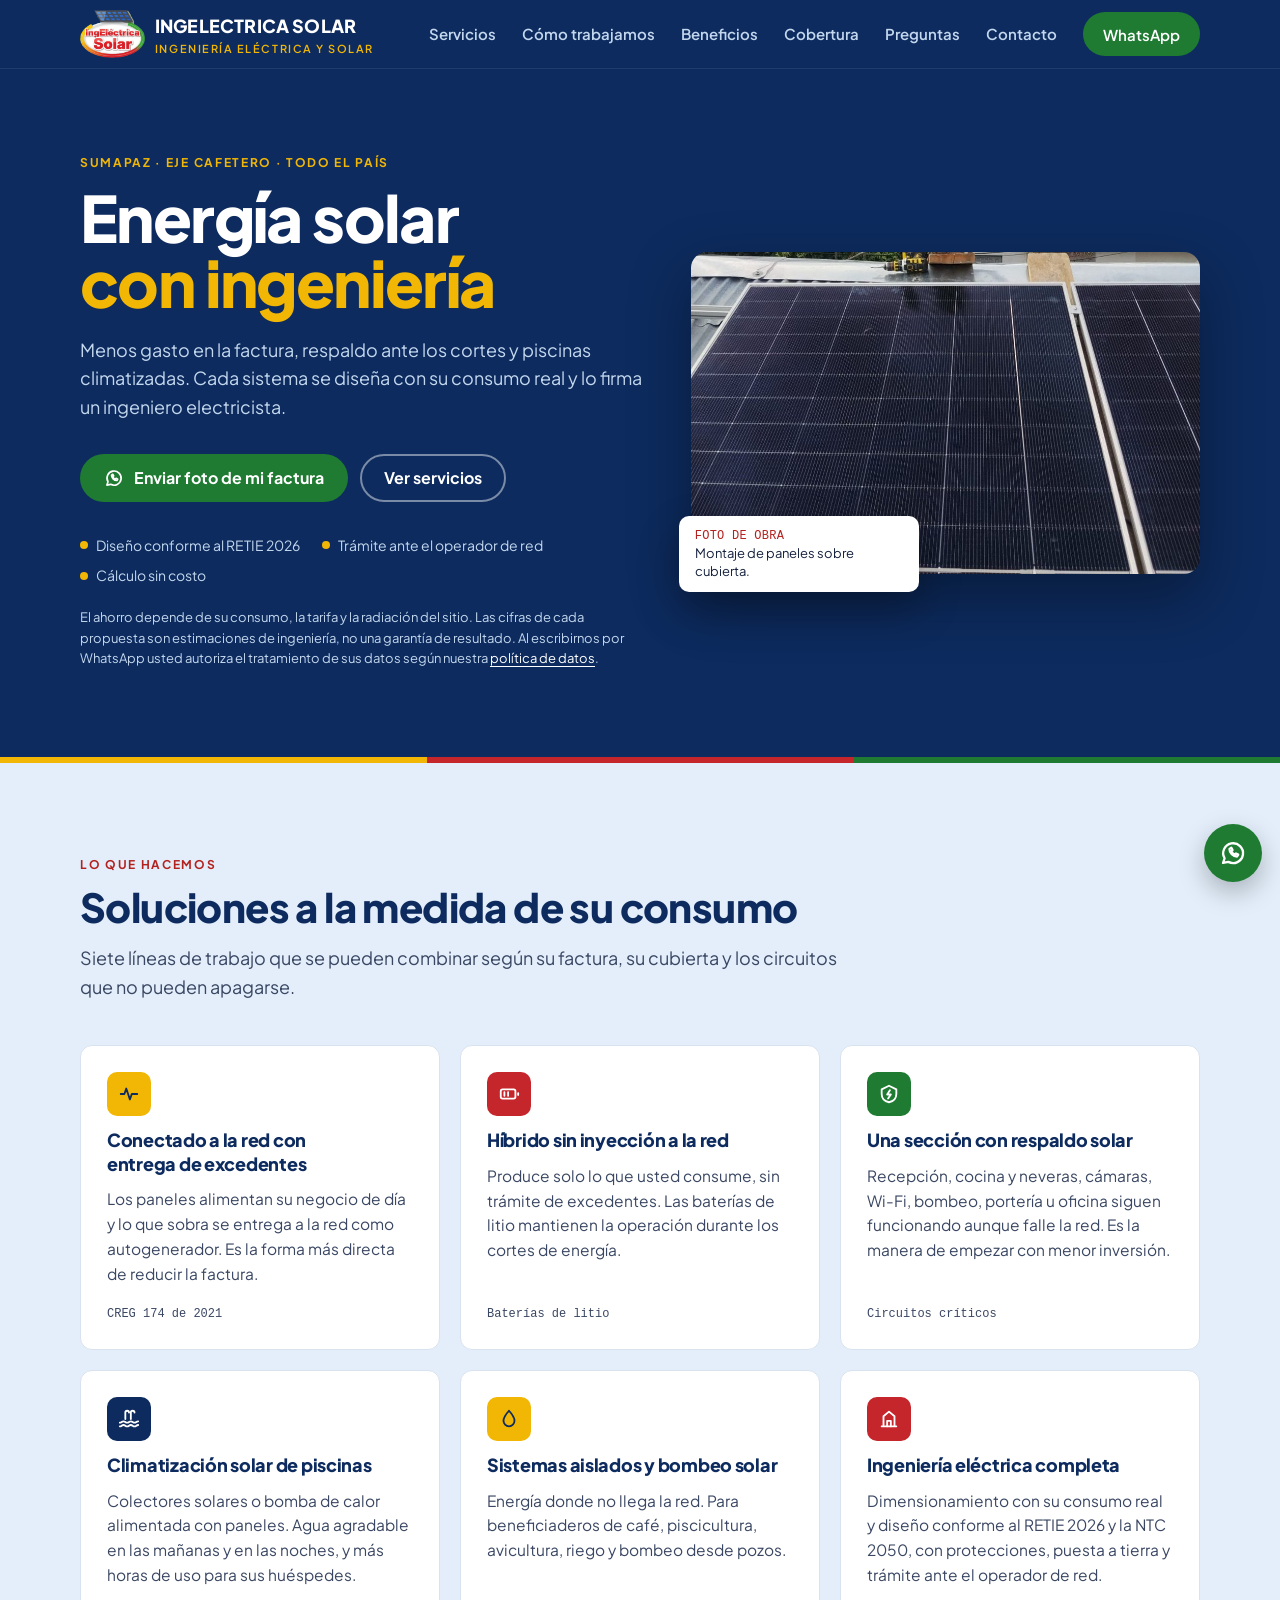
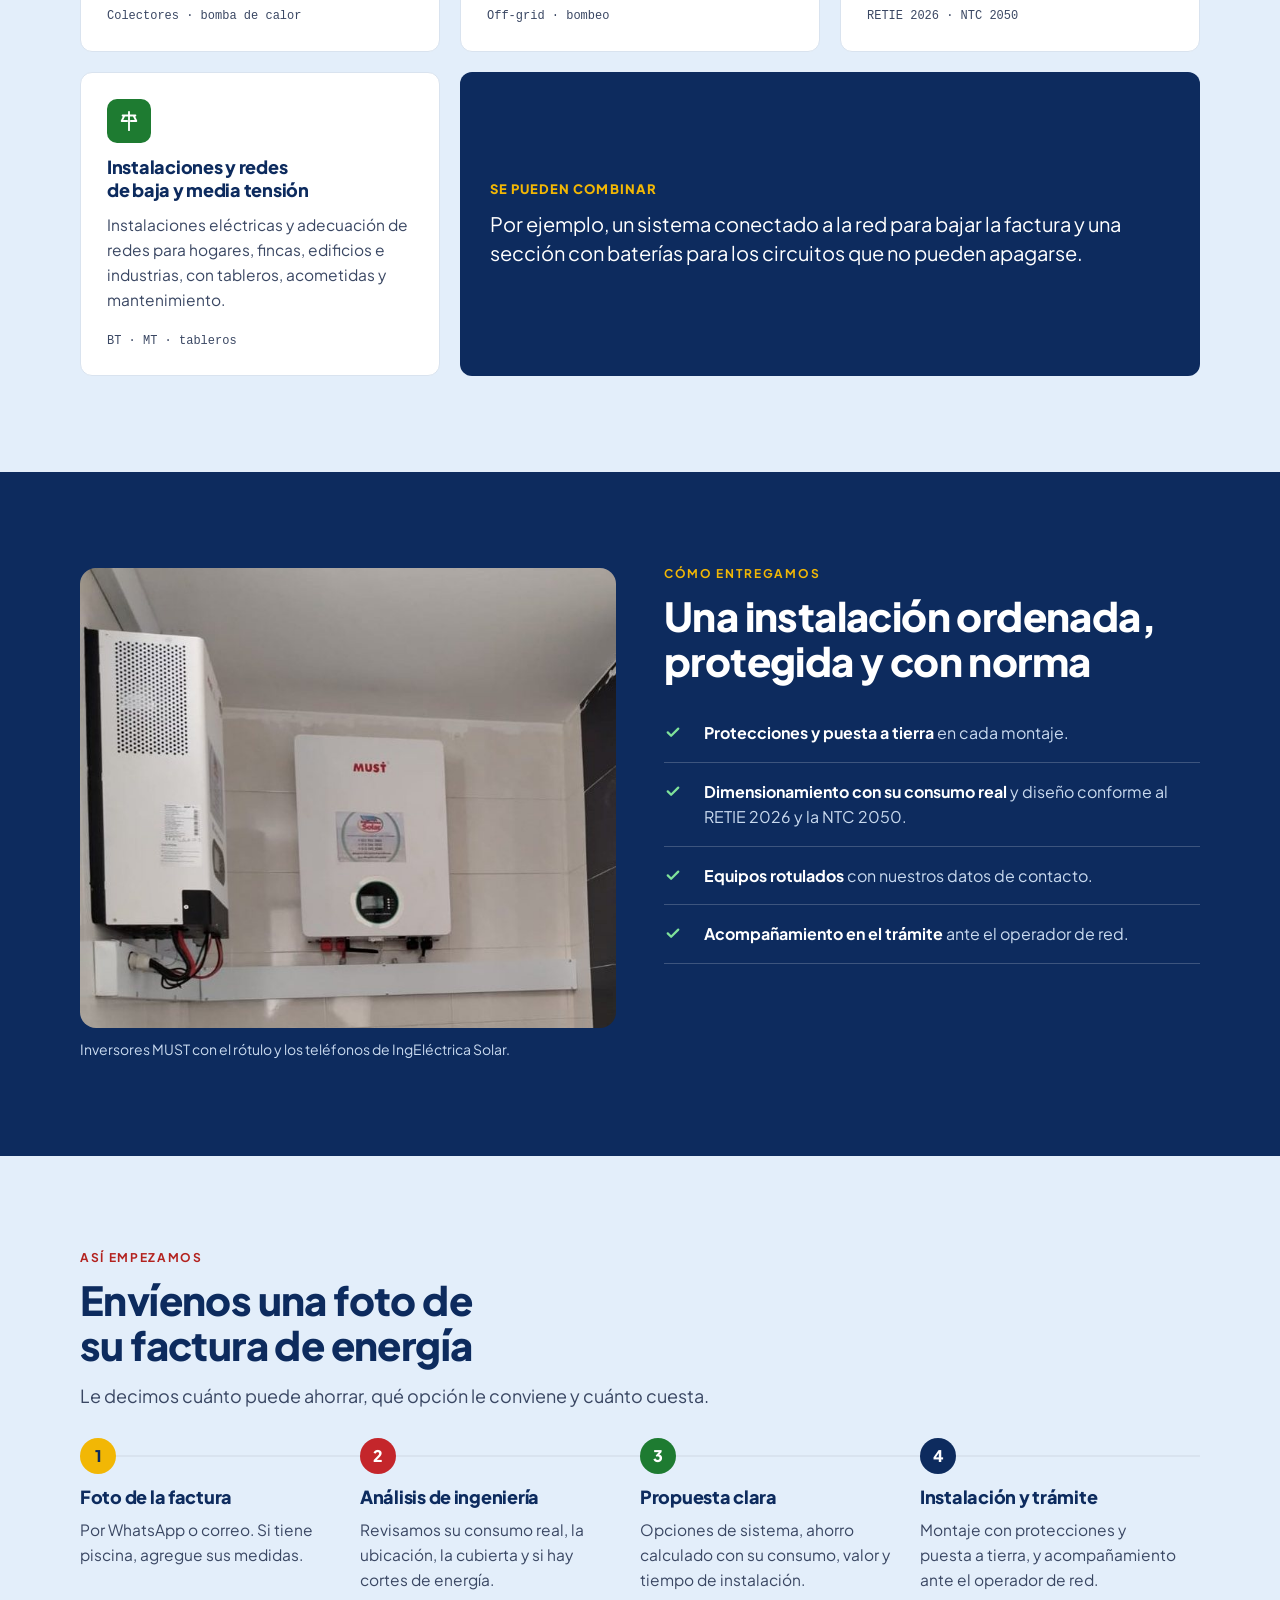
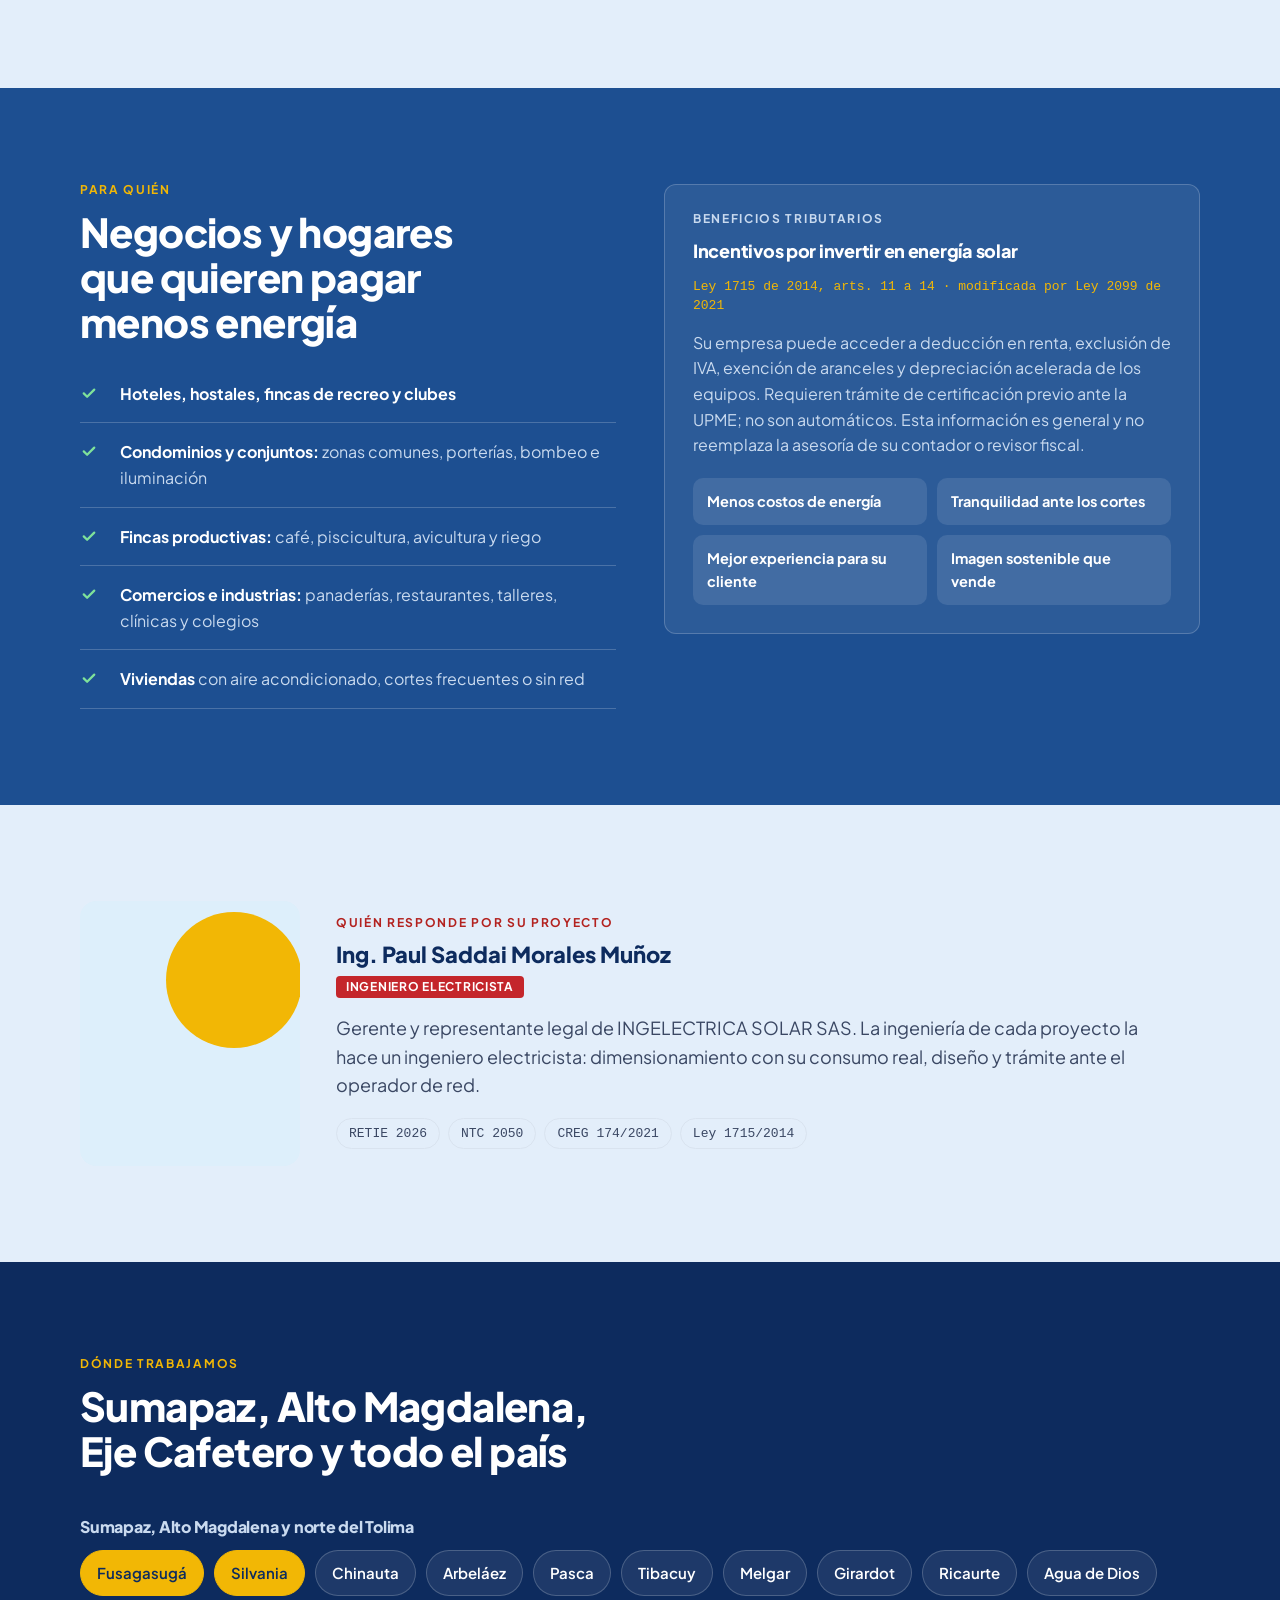
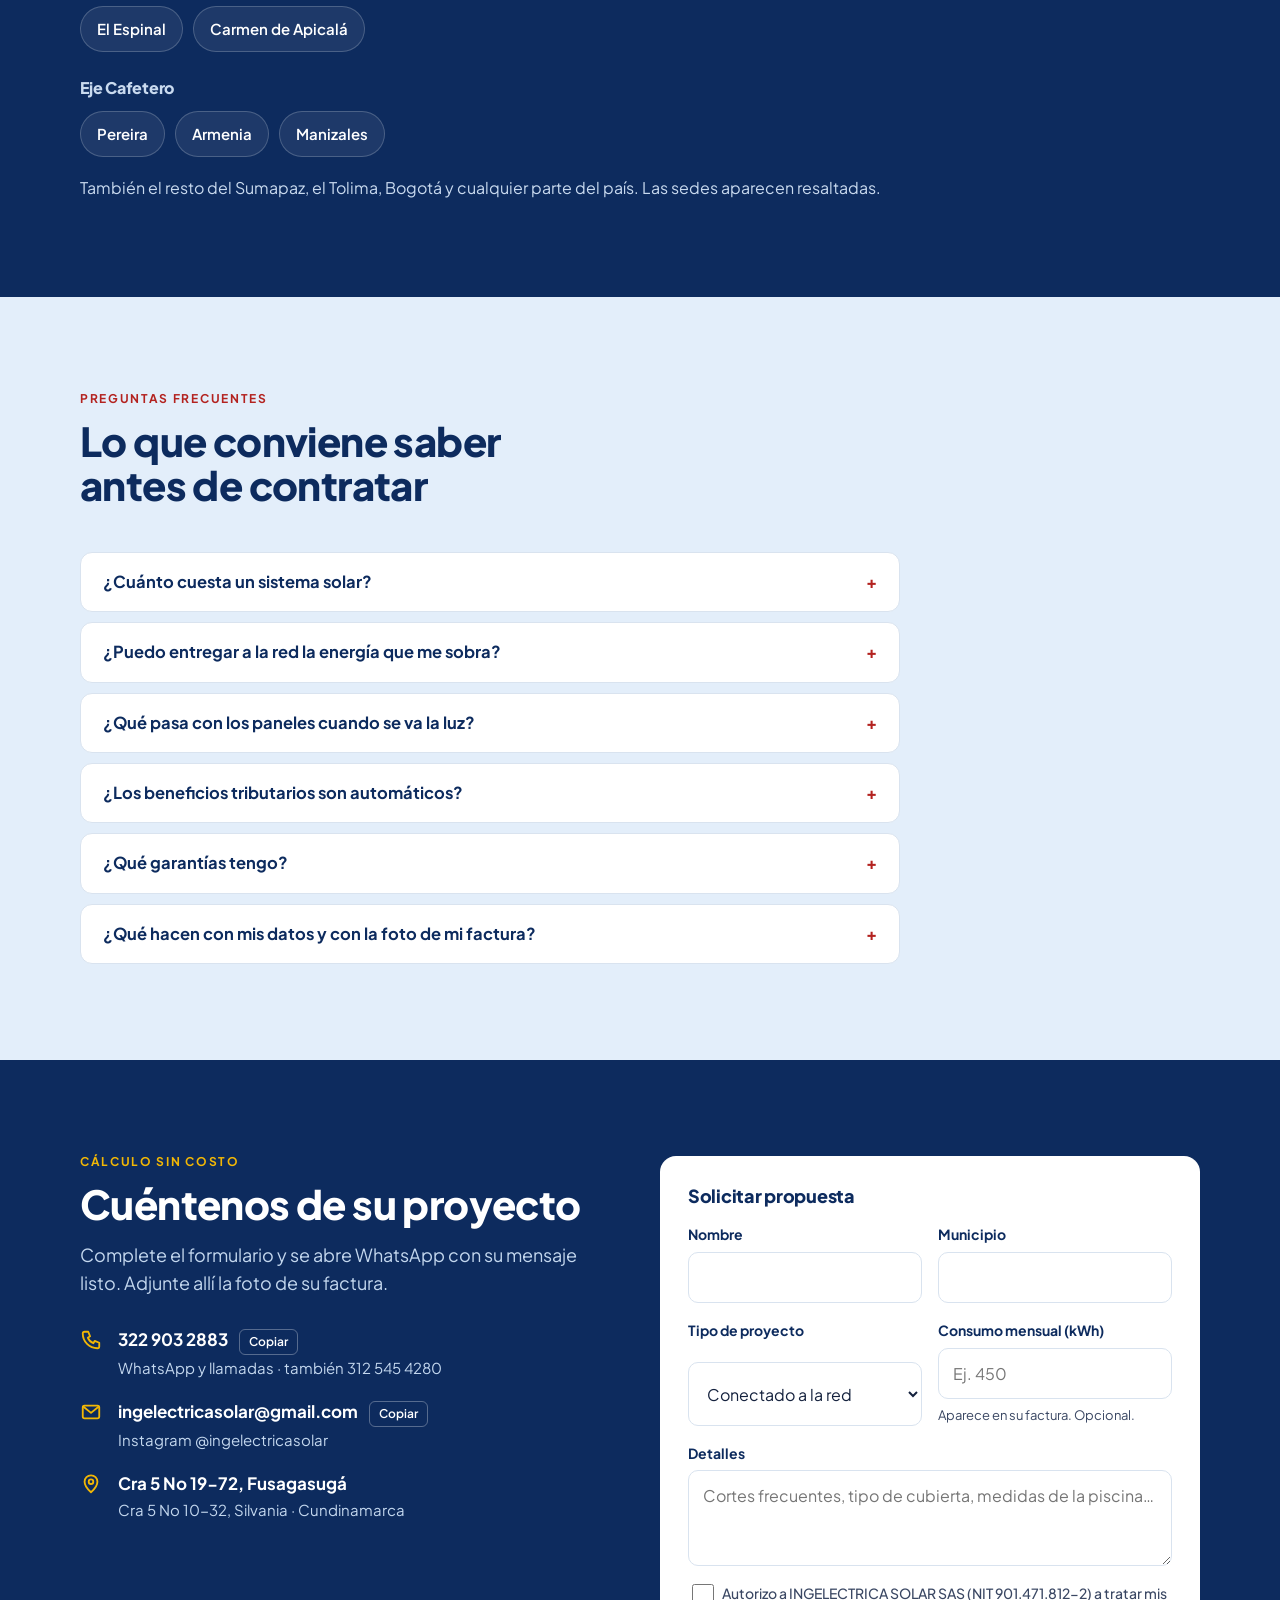
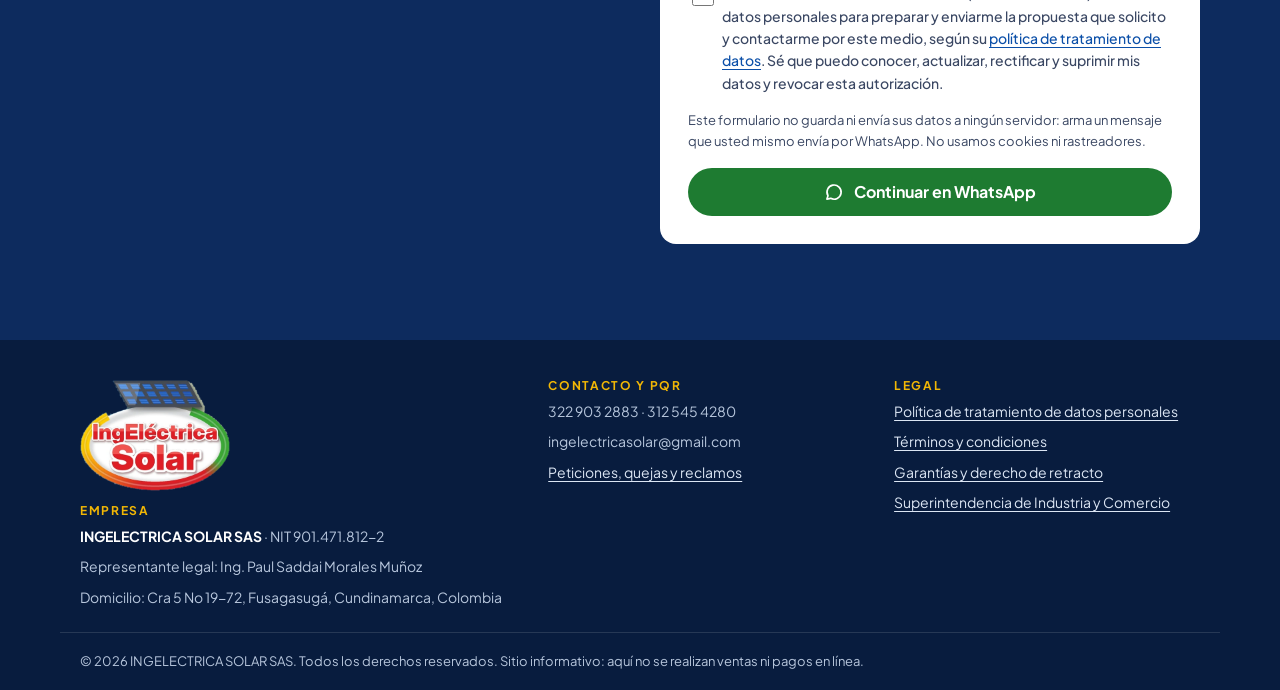
==== commit 2b442b83: "Amplía la cobertura al Eje Cafetero y a todo el país Pereira, Armenia y Manizales en la sección de c" ====
--- a/index.html
+++ b/index.html
@@ -5,13 +5,13 @@
 <meta name="viewport" content="width=device-width, initial-scale=1, viewport-fit=cover">
 <meta http-equiv="Content-Security-Policy" content="default-src 'none'; script-src 'self'; style-src 'self'; img-src 'self' data:; font-src 'self'; form-action 'self'; base-uri 'self'; object-src 'none'; upgrade-insecure-requests">
 <meta name="referrer" content="strict-origin-when-cross-origin">
-<title>IngEléctrica Solar | Energía solar con ingeniería en Fusagasugá y el Sumapaz</title>
-<meta name="description" content="Energía solar con ingeniería en Fusagasugá, Silvania y el Sumapaz. Sistemas conectados a la red, híbridos con baterías de litio, climatización solar de piscinas, bombeo solar y redes de baja y media tensión. Diseño conforme al RETIE 2026.">
+<title>IngEléctrica Solar | Energía solar en Fusagasugá, Eje Cafetero y todo el país</title>
+<meta name="description" content="Energía solar con ingeniería en Fusagasugá y el Sumapaz, el Eje Cafetero (Pereira, Armenia y Manizales) y todo el país. Sistemas conectados a la red, híbridos con baterías de litio, climatización solar de piscinas, bombeo solar y redes de baja y media tensión. Diseño conforme al RETIE 2026.">
 <link rel="canonical" href="https://ingelectricasolar.com.co/">
 <meta property="og:type" content="website">
 <meta property="og:locale" content="es_CO">
 <meta property="og:title" content="IngEléctrica Solar · Energía solar con ingeniería">
-<meta property="og:description" content="Envíenos una foto de su factura de energía y le decimos cuánto puede ahorrar. Fusagasugá, Silvania y el Sumapaz.">
+<meta property="og:description" content="Envíenos una foto de su factura de energía y le decimos cuánto puede ahorrar. Sumapaz, Eje Cafetero y todo el país.">
 <meta property="og:url" content="https://ingelectricasolar.com.co/">
 <meta property="og:image" content="https://ingelectricasolar.com.co/img/paneles-cubierta.jpg">
 <meta name="theme-color" content="#0D2B5E">
@@ -32,7 +32,7 @@
     {"@type": "PostalAddress", "streetAddress": "Cra 5 No 19-72", "addressLocality": "Fusagasugá", "addressRegion": "Cundinamarca", "addressCountry": "CO"},
     {"@type": "PostalAddress", "streetAddress": "Cra 5 No 10-32", "addressLocality": "Silvania", "addressRegion": "Cundinamarca", "addressCountry": "CO"}
   ],
-  "areaServed": ["Fusagasugá","Silvania","Chinauta","Arbeláez","Pasca","Tibacuy","Melgar","Girardot","Ricaurte","Agua de Dios","El Espinal","Carmen de Apicalá","Bogotá"],
+  "areaServed": ["Fusagasugá","Silvania","Chinauta","Arbeláez","Pasca","Tibacuy","Melgar","Girardot","Ricaurte","Agua de Dios","El Espinal","Carmen de Apicalá","Bogotá","Pereira","Armenia","Manizales","Colombia"],
   "logo": "https://ingelectricasolar.com.co/img/logo.webp",
   "image": "https://ingelectricasolar.com.co/img/paneles-cubierta.jpg",
   "sameAs": ["https://www.instagram.com/ingelectricasolar"]
@@ -68,7 +68,7 @@
 <section class="hero">
   <div class="wrap">
     <div>
-      <p class="eyebrow sol">Fusagasugá · Silvania · Sumapaz</p>
+      <p class="eyebrow sol">Sumapaz · Eje Cafetero · Todo el país</p>
       <h1>Energía solar <em>con ingeniería</em></h1>
       <p class="lede">Menos gasto en la factura, respaldo ante los cortes y piscinas climatizadas. Cada sistema se diseña con su consumo real y lo firma un ingeniero electricista.</p>
       <div class="hero-cta">
@@ -231,12 +231,19 @@
   <div class="wrap">
     <div class="sec-head">
       <p class="eyebrow">Dónde trabajamos</p>
-      <h2>Sumapaz, Alto Magdalena y norte del Tolima</h2>
-    </div>
-    <div class="towns">
-      <span class="hq">Fusagasugá</span><span class="hq">Silvania</span><span>Chinauta</span><span>Arbeláez</span><span>Pasca</span><span>Tibacuy</span><span>Melgar</span><span>Girardot</span><span>Ricaurte</span><span>Agua de Dios</span><span>El Espinal</span><span>Carmen de Apicalá</span>
-    </div>
-    <p class="towns-note">También el resto del Sumapaz, Tolima y Bogotá. Las sedes aparecen resaltadas.</p>
+      <h2>Sumapaz, Alto Magdalena, Eje Cafetero y todo el país</h2>
+    </div>
+    <div class="zonas">
+      <div class="zona">
+        <h3>Sumapaz, Alto Magdalena y norte del Tolima</h3>
+        <div class="towns"><span class="hq">Fusagasugá</span><span class="hq">Silvania</span><span>Chinauta</span><span>Arbeláez</span><span>Pasca</span><span>Tibacuy</span><span>Melgar</span><span>Girardot</span><span>Ricaurte</span><span>Agua de Dios</span><span>El Espinal</span><span>Carmen de Apicalá</span></div>
+      </div>
+      <div class="zona">
+        <h3>Eje Cafetero</h3>
+        <div class="towns"><span>Pereira</span><span>Armenia</span><span>Manizales</span></div>
+      </div>
+    </div>
+    <p class="towns-note">También el resto del Sumapaz, el Tolima, Bogotá y cualquier parte del país. Las sedes aparecen resaltadas.</p>
   </div>
 </section>
 
@@ -273,7 +280,7 @@
       <h3>Solicitar propuesta</h3>
       <div class="row">
         <div class="field"><label for="f-nombre">Nombre</label><input id="f-nombre" name="nombre" autocomplete="name" required maxlength="80" aria-describedby="e-nombre"><p class="err" id="e-nombre" hidden></p></div>
-        <div class="field"><label for="f-mun">Municipio</label><input id="f-mun" name="municipio" list="munis" required maxlength="60" aria-describedby="e-municipio"><datalist id="munis"><option>Fusagasugá</option><option>Silvania</option><option>Chinauta</option><option>Arbeláez</option><option>Pasca</option><option>Tibacuy</option><option>Melgar</option><option>Girardot</option><option>Ricaurte</option><option>Agua de Dios</option><option>El Espinal</option><option>Carmen de Apicalá</option><option>Bogotá</option></datalist><p class="err" id="e-municipio" hidden></p></div>
+        <div class="field"><label for="f-mun">Municipio</label><input id="f-mun" name="municipio" list="munis" required maxlength="60" aria-describedby="e-municipio"><datalist id="munis"><option>Fusagasugá</option><option>Silvania</option><option>Chinauta</option><option>Arbeláez</option><option>Pasca</option><option>Tibacuy</option><option>Melgar</option><option>Girardot</option><option>Ricaurte</option><option>Agua de Dios</option><option>El Espinal</option><option>Carmen de Apicalá</option><option>Bogotá</option><option>Pereira</option><option>Armenia</option><option>Manizales</option></datalist><p class="err" id="e-municipio" hidden></p></div>
       </div>
       <div class="row">
         <div class="field"><label for="f-tipo">Tipo de proyecto</label>
--- a/css/estilos.css
+++ b/css/estilos.css
@@ -132,6 +132,9 @@
 @media (max-width:640px){.eng{grid-template-columns:1fr}.retrato{width:170px}}
 
 /* coverage */
+.zonas{display:grid;gap:26px}
+.zona{display:grid;gap:12px}
+.zona h3{font-size:1rem;color:var(--ink-2)}
 .towns{display:flex;flex-wrap:wrap;gap:10px}
 .towns span{padding:10px 16px;border-radius:999px;background:var(--surface);border:1px solid var(--line);font-weight:600;font-size:.9375rem;color:var(--head)}
 .towns span.hq{background:var(--sun);color:#0D2B5E;border-color:var(--sun)}
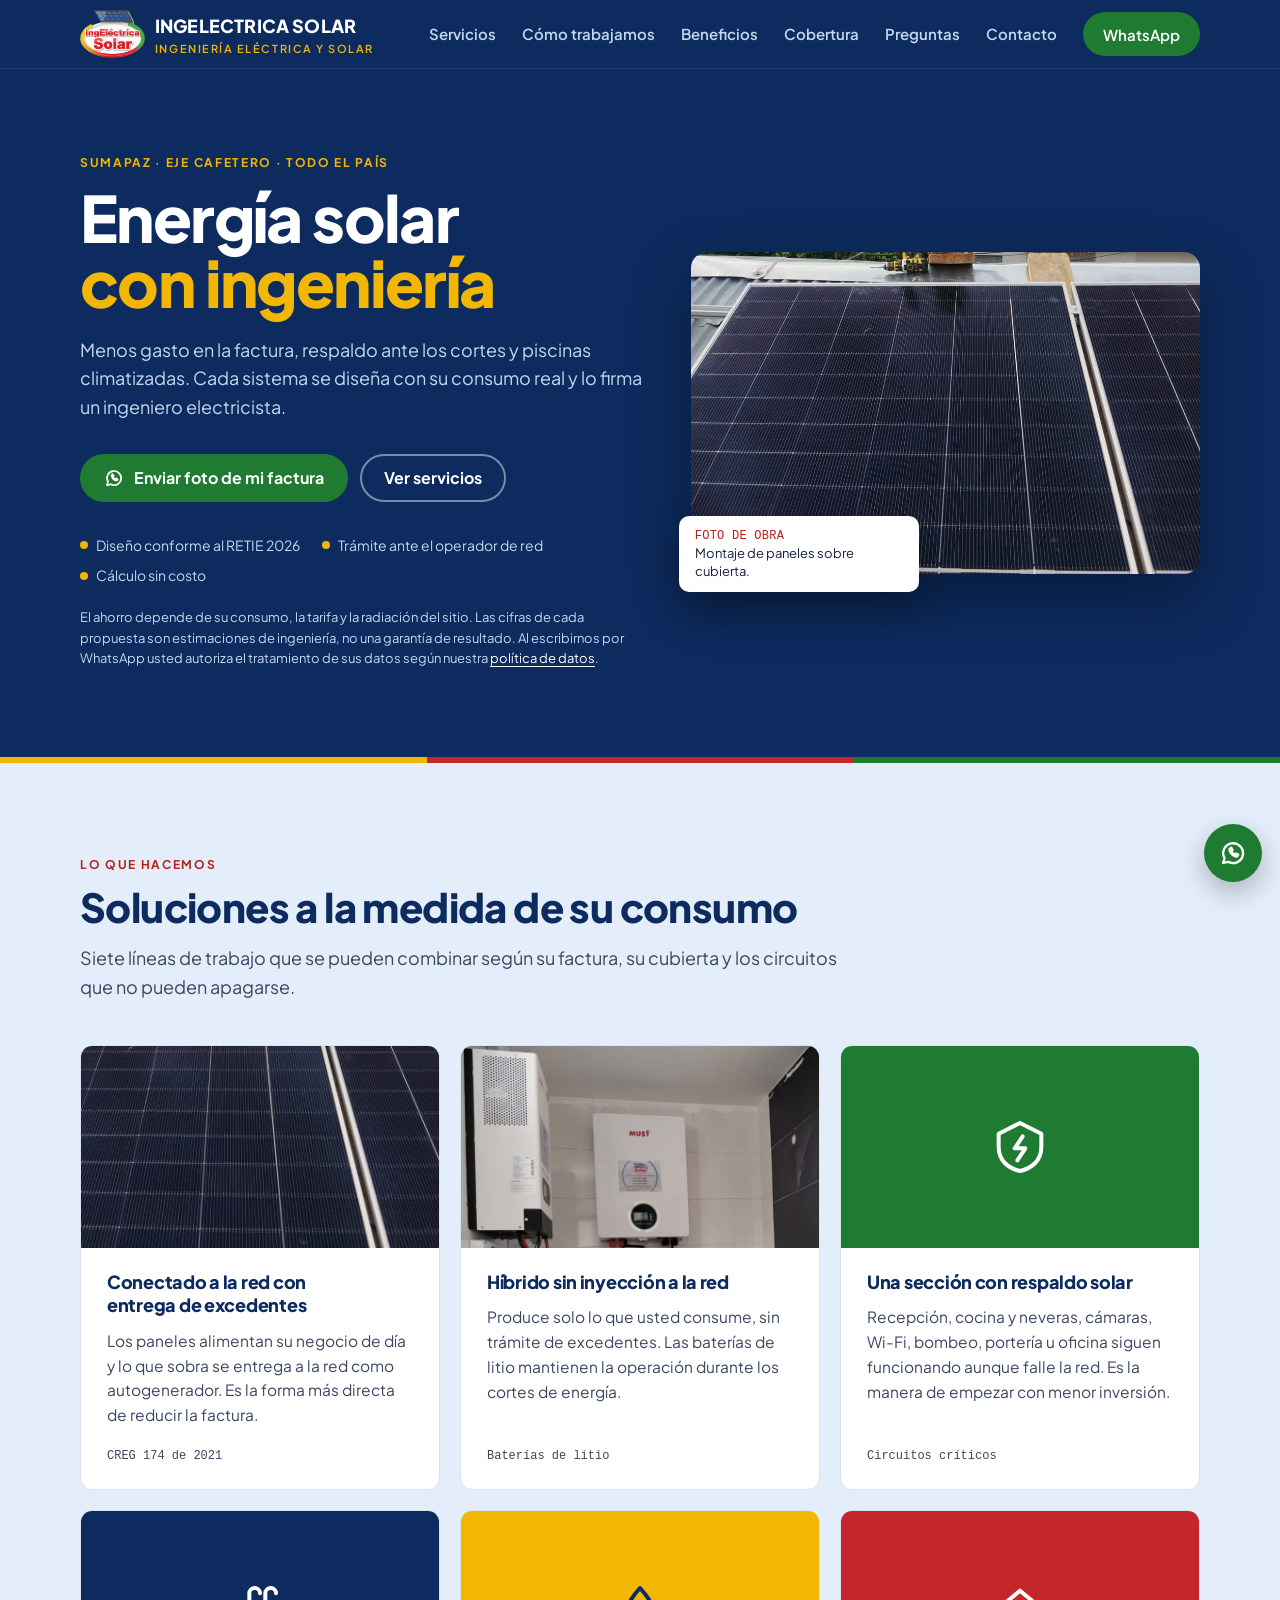
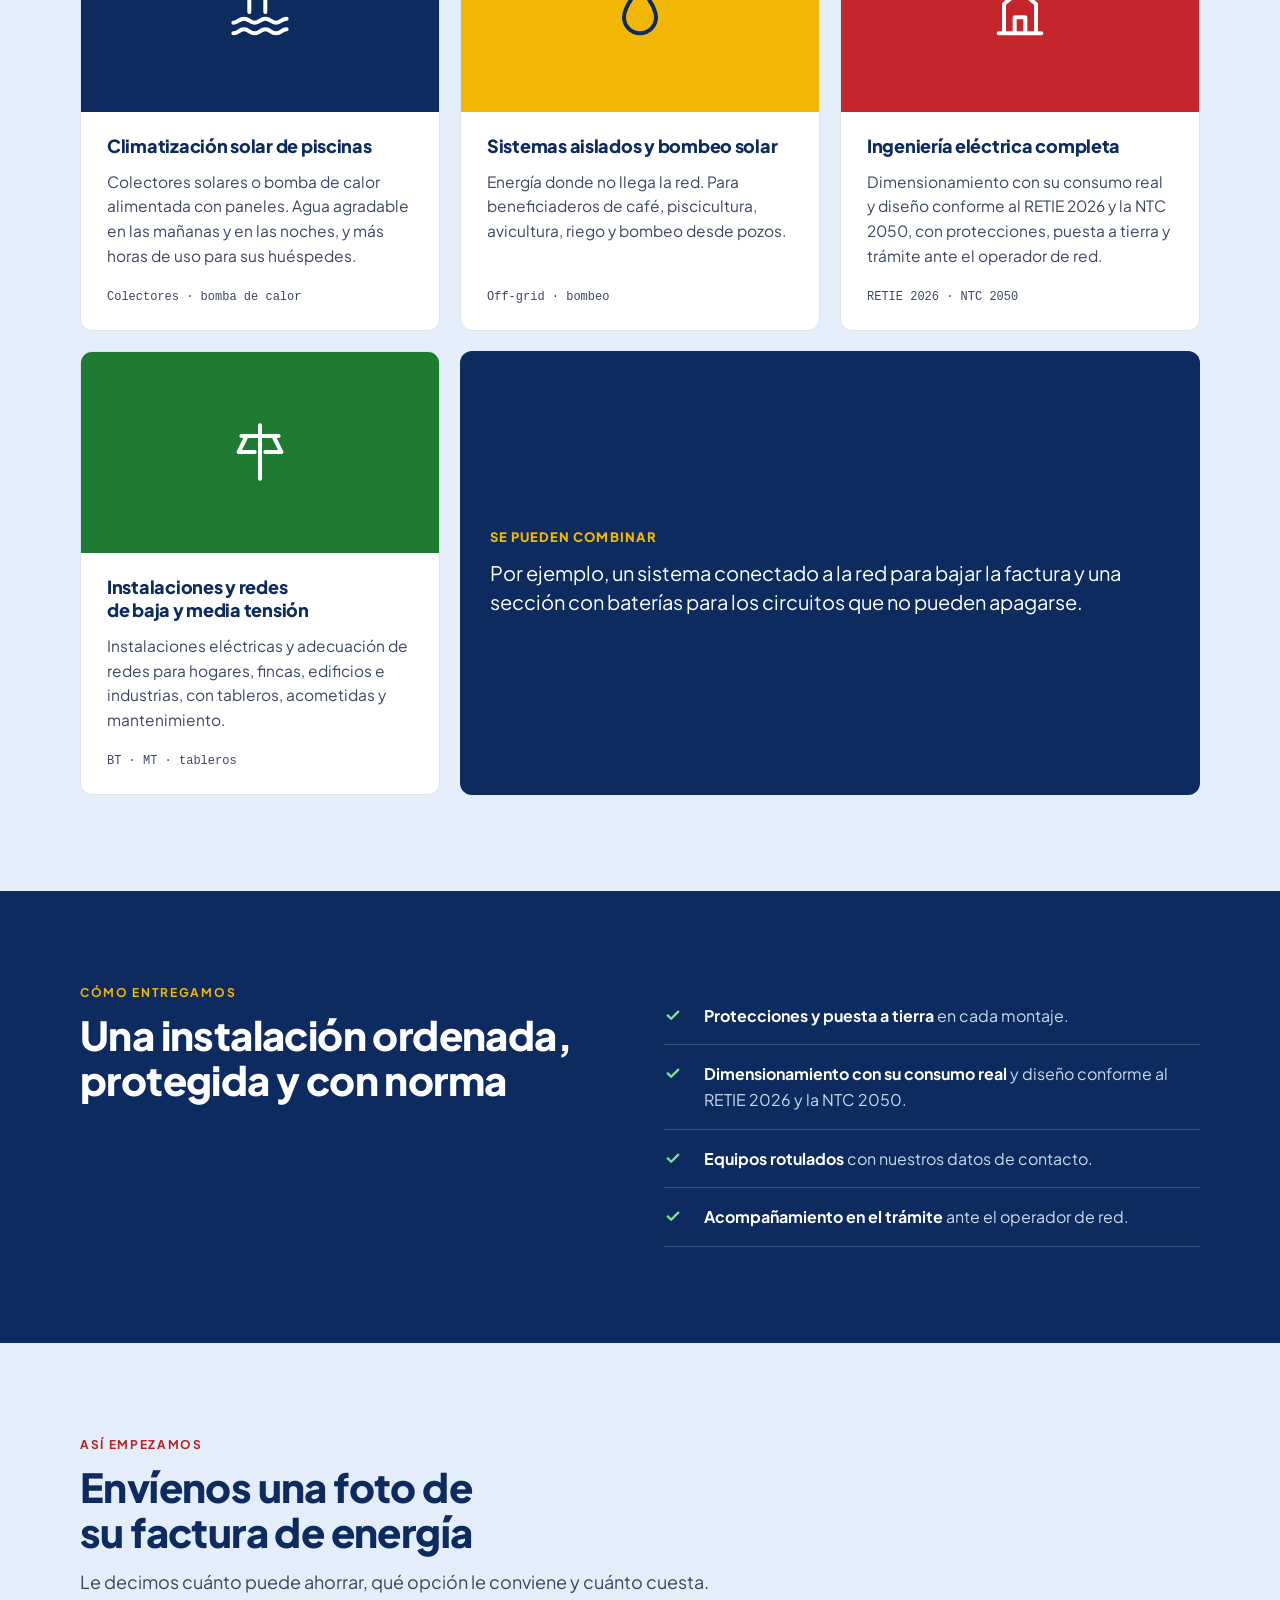
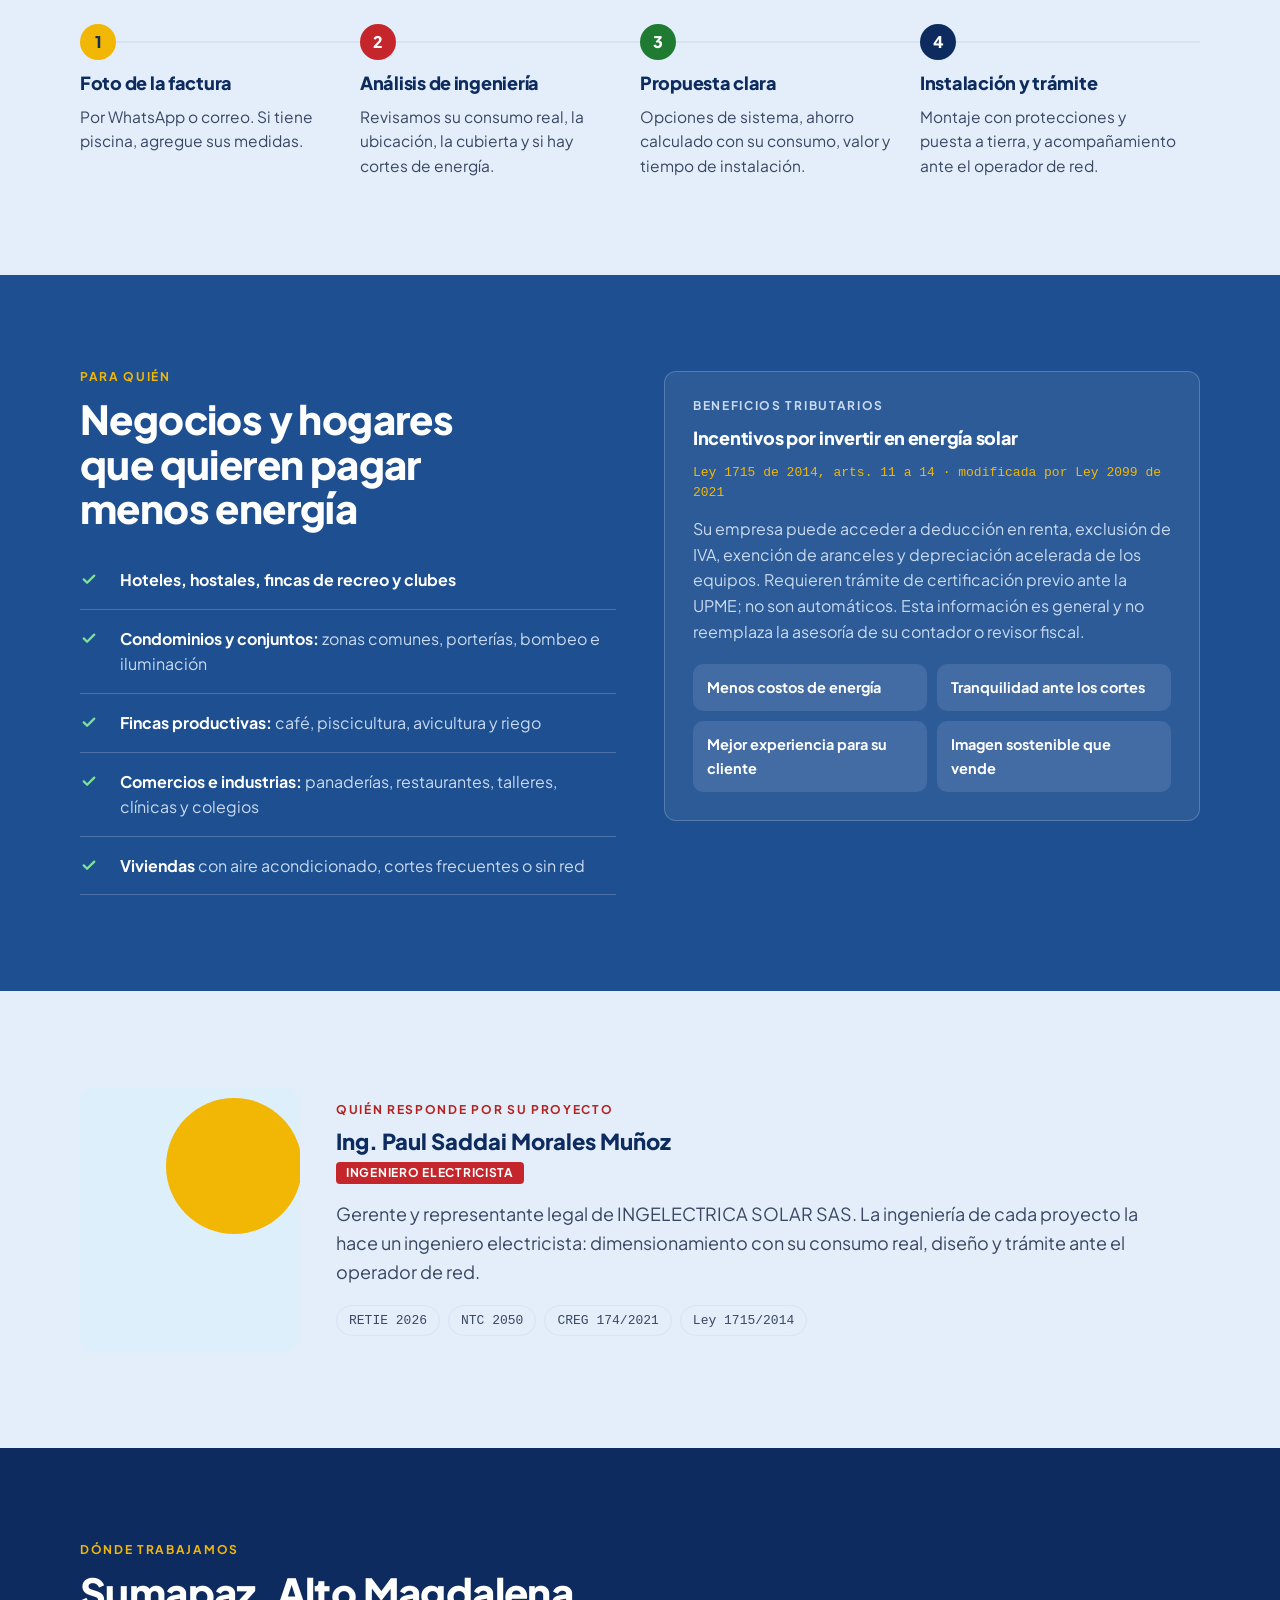
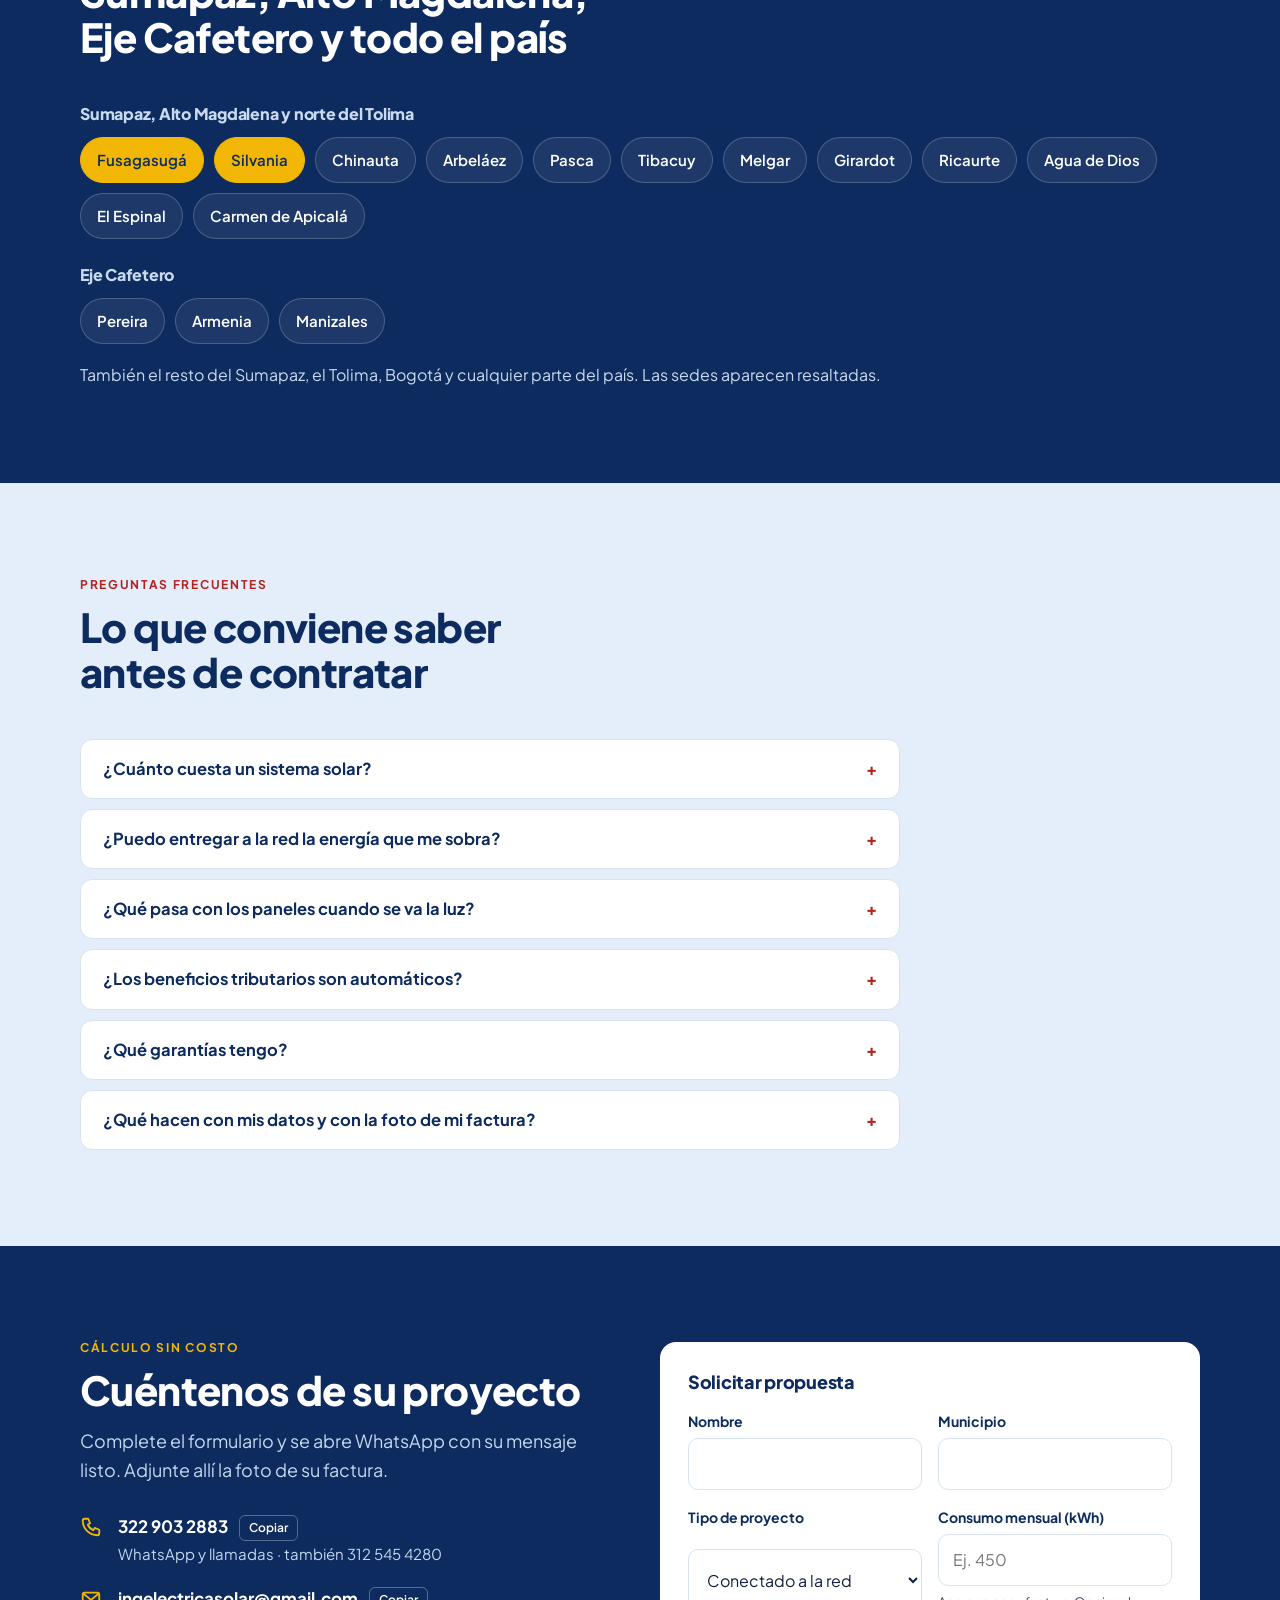
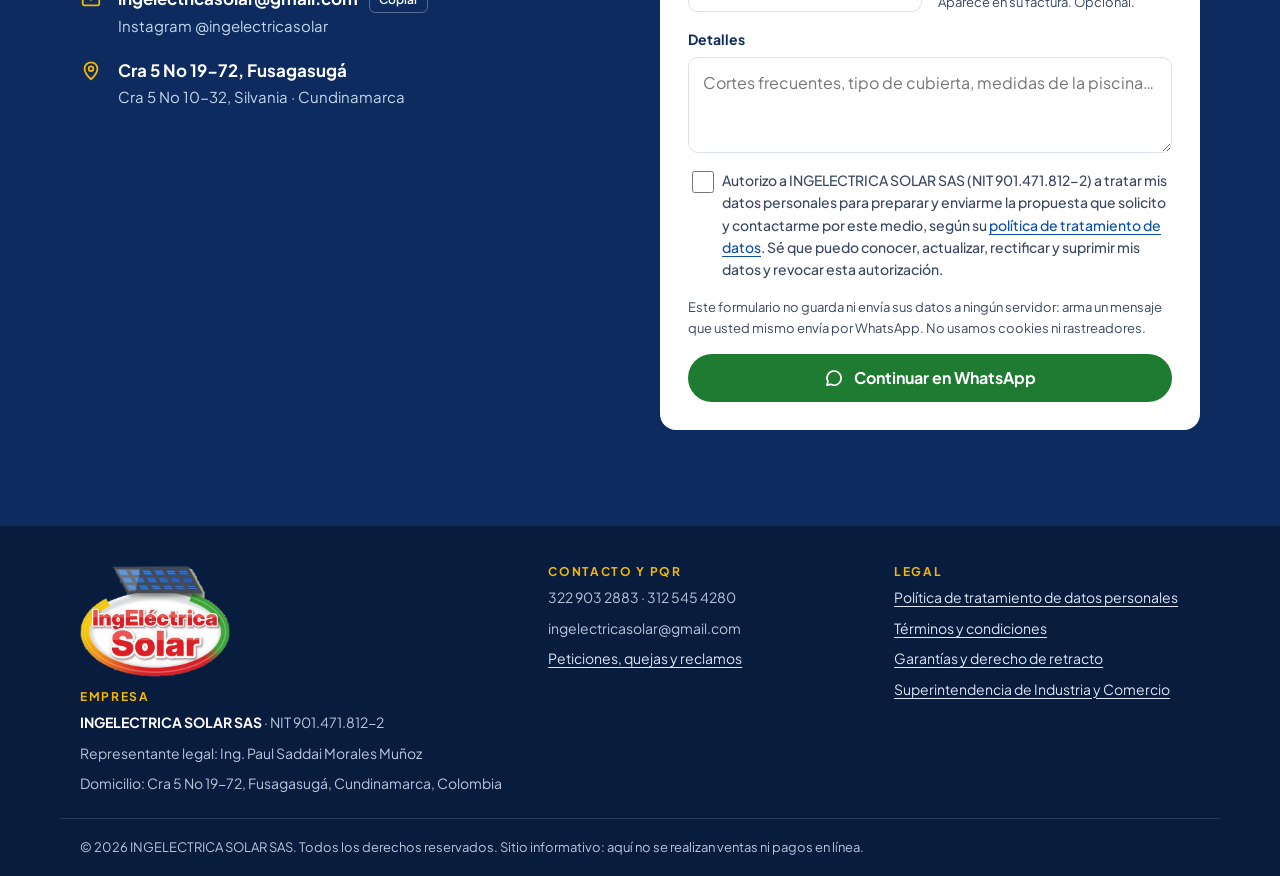
==== commit 636a497a: "Fotos en las tarjetas de servicios Cada servicio tiene ahora un área de imagen: foto real donde la h" ====
--- a/index.html
+++ b/index.html
@@ -98,46 +98,60 @@
     </div>
     <div class="svc">
       <article class="card">
-        <div class="ic y"><svg width="22" height="22" viewBox="0 0 24 24" fill="none" stroke="currentColor" stroke-width="2" stroke-linecap="round" stroke-linejoin="round" aria-hidden="true"><path d="M3 12h4l2-6 4 12 2-6h6"/></svg></div>
-        <h3>Conectado a la red con entrega de excedentes</h3>
-        <p>Los paneles alimentan su negocio de día y lo que sobra se entrega a la red como autogenerador. Es la forma más directa de reducir la factura.</p>
-        <p class="tag">CREG 174 de 2021</p>
-      </article>
-      <article class="card">
-        <div class="ic r"><svg width="22" height="22" viewBox="0 0 24 24" fill="none" stroke="currentColor" stroke-width="2" stroke-linecap="round" stroke-linejoin="round" aria-hidden="true"><rect x="3" y="7" width="16" height="10" rx="2"/><path d="M22 11v2M7 10v4M11 10v4"/></svg></div>
-        <h3>Híbrido sin inyección a la red</h3>
-        <p>Produce solo lo que usted consume, sin trámite de excedentes. Las baterías de litio mantienen la operación durante los cortes de energía.</p>
-        <p class="tag">Baterías de litio</p>
-      </article>
-      <article class="card">
-        <div class="ic g"><svg width="22" height="22" viewBox="0 0 24 24" fill="none" stroke="currentColor" stroke-width="2" stroke-linecap="round" stroke-linejoin="round" aria-hidden="true"><path d="M12 3l8 4v5c0 5-3.5 8-8 9-4.5-1-8-4-8-9V7z"/><path d="M13 8l-3 4.5h4L11 17"/></svg></div>
-        <h3>Una sección con respaldo solar</h3>
-        <p>Recepción, cocina y neveras, cámaras, Wi-Fi, bombeo, portería u oficina siguen funcionando aunque falle la red. Es la manera de empezar con menor inversión.</p>
-        <p class="tag">Circuitos críticos</p>
-      </article>
-      <article class="card">
-        <div class="ic n"><svg width="22" height="22" viewBox="0 0 24 24" fill="none" stroke="currentColor" stroke-width="2" stroke-linecap="round" stroke-linejoin="round" aria-hidden="true"><path d="M2 16c2 0 2-1.5 4-1.5s2 1.5 4 1.5 2-1.5 4-1.5 2 1.5 4 1.5 2-1.5 4-1.5M2 20c2 0 2-1.5 4-1.5s2 1.5 4 1.5 2-1.5 4-1.5 2 1.5 4 1.5 2-1.5 4-1.5"/><path d="M8 12V5a2 2 0 0 1 4 0M14 12V5a2 2 0 0 1 4 0"/></svg></div>
-        <h3>Climatización solar de piscinas</h3>
-        <p>Colectores solares o bomba de calor alimentada con paneles. Agua agradable en las mañanas y en las noches, y más horas de uso para sus huéspedes.</p>
-        <p class="tag">Colectores · bomba de calor</p>
-      </article>
-      <article class="card">
-        <div class="ic y"><svg width="22" height="22" viewBox="0 0 24 24" fill="none" stroke="currentColor" stroke-width="2" stroke-linecap="round" stroke-linejoin="round" aria-hidden="true"><path d="M12 3s-6 6.5-6 11a6 6 0 0 0 12 0c0-4.5-6-11-6-11z"/></svg></div>
-        <h3>Sistemas aislados y bombeo solar</h3>
-        <p>Energía donde no llega la red. Para beneficiaderos de café, piscicultura, avicultura, riego y bombeo desde pozos.</p>
-        <p class="tag">Off-grid · bombeo</p>
-      </article>
-      <article class="card">
-        <div class="ic r"><svg width="22" height="22" viewBox="0 0 24 24" fill="none" stroke="currentColor" stroke-width="2" stroke-linecap="round" stroke-linejoin="round" aria-hidden="true"><path d="M4 20h16M6 20V9l6-5 6 5v11"/><path d="M10 20v-6h4v6"/></svg></div>
-        <h3>Ingeniería eléctrica completa</h3>
-        <p>Dimensionamiento con su consumo real y diseño conforme al RETIE 2026 y la NTC 2050, con protecciones, puesta a tierra y trámite ante el operador de red.</p>
-        <p class="tag">RETIE 2026 · NTC 2050</p>
-      </article>
-      <article class="card">
-        <div class="ic g"><svg width="22" height="22" viewBox="0 0 24 24" fill="none" stroke="currentColor" stroke-width="2" stroke-linecap="round" stroke-linejoin="round" aria-hidden="true"><path d="M12 2v20M5 6h14M7 6l-3 6M17 6l3 6M4 12h6M14 12h6"/></svg></div>
-        <h3>Instalaciones y redes de baja y media tensión</h3>
-        <p>Instalaciones eléctricas y adecuación de redes para hogares, fincas, edificios e industrias, con tableros, acometidas y mantenimiento.</p>
-        <p class="tag">BT · MT · tableros</p>
+        <div class="media"><img src="img/servicio-red.jpg" width="760" height="428" loading="lazy" alt="Paneles solares instalados sobre una cubierta"></div>
+        <div class="cuerpo">
+          <h3>Conectado a la red con entrega de excedentes</h3>
+          <p>Los paneles alimentan su negocio de día y lo que sobra se entrega a la red como autogenerador. Es la forma más directa de reducir la factura.</p>
+          <p class="tag">CREG 174 de 2021</p>
+        </div>
+      </article>
+      <article class="card">
+        <div class="media"><img src="img/servicio-hibrido.jpg" width="760" height="428" loading="lazy" alt="Inversores MUST montados en pared, uno con el rótulo de IngEléctrica Solar"></div>
+        <div class="cuerpo">
+          <h3>Híbrido sin inyección a la red</h3>
+          <p>Produce solo lo que usted consume, sin trámite de excedentes. Las baterías de litio mantienen la operación durante los cortes de energía.</p>
+          <p class="tag">Baterías de litio</p>
+        </div>
+      </article>
+      <article class="card">
+        <div class="media ic g" aria-hidden="true"><svg width="22" height="22" viewBox="0 0 24 24" fill="none" stroke="currentColor" stroke-width="2" stroke-linecap="round" stroke-linejoin="round" aria-hidden="true"><path d="M12 3l8 4v5c0 5-3.5 8-8 9-4.5-1-8-4-8-9V7z"/><path d="M13 8l-3 4.5h4L11 17"/></svg></div>
+        <div class="cuerpo">
+          <h3>Una sección con respaldo solar</h3>
+          <p>Recepción, cocina y neveras, cámaras, Wi-Fi, bombeo, portería u oficina siguen funcionando aunque falle la red. Es la manera de empezar con menor inversión.</p>
+          <p class="tag">Circuitos críticos</p>
+        </div>
+      </article>
+      <article class="card">
+        <div class="media ic n" aria-hidden="true"><svg width="22" height="22" viewBox="0 0 24 24" fill="none" stroke="currentColor" stroke-width="2" stroke-linecap="round" stroke-linejoin="round" aria-hidden="true"><path d="M2 16c2 0 2-1.5 4-1.5s2 1.5 4 1.5 2-1.5 4-1.5 2 1.5 4 1.5 2-1.5 4-1.5M2 20c2 0 2-1.5 4-1.5s2 1.5 4 1.5 2-1.5 4-1.5 2 1.5 4 1.5 2-1.5 4-1.5"/><path d="M8 12V5a2 2 0 0 1 4 0M14 12V5a2 2 0 0 1 4 0"/></svg></div>
+        <div class="cuerpo">
+          <h3>Climatización solar de piscinas</h3>
+          <p>Colectores solares o bomba de calor alimentada con paneles. Agua agradable en las mañanas y en las noches, y más horas de uso para sus huéspedes.</p>
+          <p class="tag">Colectores · bomba de calor</p>
+        </div>
+      </article>
+      <article class="card">
+        <div class="media ic y" aria-hidden="true"><svg width="22" height="22" viewBox="0 0 24 24" fill="none" stroke="currentColor" stroke-width="2" stroke-linecap="round" stroke-linejoin="round" aria-hidden="true"><path d="M12 3s-6 6.5-6 11a6 6 0 0 0 12 0c0-4.5-6-11-6-11z"/></svg></div>
+        <div class="cuerpo">
+          <h3>Sistemas aislados y bombeo solar</h3>
+          <p>Energía donde no llega la red. Para beneficiaderos de café, piscicultura, avicultura, riego y bombeo desde pozos.</p>
+          <p class="tag">Off-grid · bombeo</p>
+        </div>
+      </article>
+      <article class="card">
+        <div class="media ic r" aria-hidden="true"><svg width="22" height="22" viewBox="0 0 24 24" fill="none" stroke="currentColor" stroke-width="2" stroke-linecap="round" stroke-linejoin="round" aria-hidden="true"><path d="M4 20h16M6 20V9l6-5 6 5v11"/><path d="M10 20v-6h4v6"/></svg></div>
+        <div class="cuerpo">
+          <h3>Ingeniería eléctrica completa</h3>
+          <p>Dimensionamiento con su consumo real y diseño conforme al RETIE 2026 y la NTC 2050, con protecciones, puesta a tierra y trámite ante el operador de red.</p>
+          <p class="tag">RETIE 2026 · NTC 2050</p>
+        </div>
+      </article>
+      <article class="card">
+        <div class="media ic g" aria-hidden="true"><svg width="22" height="22" viewBox="0 0 24 24" fill="none" stroke="currentColor" stroke-width="2" stroke-linecap="round" stroke-linejoin="round" aria-hidden="true"><path d="M12 2v20M5 6h14M7 6l-3 6M17 6l3 6M4 12h6M14 12h6"/></svg></div>
+        <div class="cuerpo">
+          <h3>Instalaciones y redes de baja y media tensión</h3>
+          <p>Instalaciones eléctricas y adecuación de redes para hogares, fincas, edificios e industrias, con tableros, acometidas y mantenimiento.</p>
+          <p class="tag">BT · MT · tableros</p>
+        </div>
       </article>
     <div class="combo">
       <strong>Se pueden combinar</strong>
@@ -149,22 +163,16 @@
 
 <section class="band oscuro" id="obra">
   <div class="wrap split">
-    <figure class="foto">
-      <img src="img/inversores-must.jpg" width="700" height="600" loading="lazy" alt="Dos inversores MUST montados en la pared de un cuarto técnico; uno lleva el rótulo de IngEléctrica Solar">
-      <figcaption>Inversores MUST con el rótulo y los teléfonos de IngEléctrica Solar.</figcaption>
-    </figure>
-    <div>
-      <div class="sec-head corto">
-        <p class="eyebrow">Cómo entregamos</p>
-        <h2>Una instalación ordenada, protegida y con norma</h2>
-      </div>
-      <ul class="list">
-        <li><svg width="18" height="18" viewBox="0 0 24 24" fill="none" stroke="currentColor" stroke-width="3" stroke-linecap="round" stroke-linejoin="round" aria-hidden="true"><path d="M5 12.5l4.5 4.5L19 7.5"/></svg><span><strong>Protecciones y puesta a tierra</strong> en cada montaje.</span></li>
-        <li><svg width="18" height="18" viewBox="0 0 24 24" fill="none" stroke="currentColor" stroke-width="3" stroke-linecap="round" stroke-linejoin="round" aria-hidden="true"><path d="M5 12.5l4.5 4.5L19 7.5"/></svg><span><strong>Dimensionamiento con su consumo real</strong> y diseño conforme al RETIE 2026 y la NTC 2050.</span></li>
-        <li><svg width="18" height="18" viewBox="0 0 24 24" fill="none" stroke="currentColor" stroke-width="3" stroke-linecap="round" stroke-linejoin="round" aria-hidden="true"><path d="M5 12.5l4.5 4.5L19 7.5"/></svg><span><strong>Equipos rotulados</strong> con nuestros datos de contacto.</span></li>
-        <li><svg width="18" height="18" viewBox="0 0 24 24" fill="none" stroke="currentColor" stroke-width="3" stroke-linecap="round" stroke-linejoin="round" aria-hidden="true"><path d="M5 12.5l4.5 4.5L19 7.5"/></svg><span><strong>Acompañamiento en el trámite</strong> ante el operador de red.</span></li>
-      </ul>
-    </div>
+    <div class="sec-head">
+      <p class="eyebrow">Cómo entregamos</p>
+      <h2>Una instalación ordenada, protegida y con norma</h2>
+    </div>
+    <ul class="list">
+      <li><svg width="18" height="18" viewBox="0 0 24 24" fill="none" stroke="currentColor" stroke-width="3" stroke-linecap="round" stroke-linejoin="round" aria-hidden="true"><path d="M5 12.5l4.5 4.5L19 7.5"/></svg><span><strong>Protecciones y puesta a tierra</strong> en cada montaje.</span></li>
+      <li><svg width="18" height="18" viewBox="0 0 24 24" fill="none" stroke="currentColor" stroke-width="3" stroke-linecap="round" stroke-linejoin="round" aria-hidden="true"><path d="M5 12.5l4.5 4.5L19 7.5"/></svg><span><strong>Dimensionamiento con su consumo real</strong> y diseño conforme al RETIE 2026 y la NTC 2050.</span></li>
+      <li><svg width="18" height="18" viewBox="0 0 24 24" fill="none" stroke="currentColor" stroke-width="3" stroke-linecap="round" stroke-linejoin="round" aria-hidden="true"><path d="M5 12.5l4.5 4.5L19 7.5"/></svg><span><strong>Equipos rotulados</strong> con nuestros datos de contacto.</span></li>
+      <li><svg width="18" height="18" viewBox="0 0 24 24" fill="none" stroke="currentColor" stroke-width="3" stroke-linecap="round" stroke-linejoin="round" aria-hidden="true"><path d="M5 12.5l4.5 4.5L19 7.5"/></svg><span><strong>Acompañamiento en el trámite</strong> ante el operador de red.</span></li>
+    </ul>
   </div>
 </section>
 
--- a/css/estilos.css
+++ b/css/estilos.css
@@ -89,8 +89,11 @@
 
 /* services */
 .svc{display:grid;grid-template-columns:repeat(auto-fill,minmax(300px,1fr));gap:20px}
-.card{background:var(--surface);border:1px solid var(--line);border-radius:var(--r);padding:26px;display:flex;flex-direction:column;gap:12px;min-width:0}
-.card .ic{width:44px;height:44px;border-radius:10px;display:grid;place-items:center;color:#fff}
+.card{background:var(--surface);border:1px solid var(--line);border-radius:var(--r);display:flex;flex-direction:column;min-width:0;overflow:hidden}
+.card .media{aspect-ratio:16/9;display:grid;place-items:center;color:#fff}
+.card .media img{display:block;width:100%;height:100%;object-fit:cover}
+.card .media svg{width:64px;height:64px;stroke-width:1.5}
+.card .cuerpo{padding:22px 26px 24px;display:flex;flex-direction:column;gap:12px;flex:1}
 .card p{color:var(--ink-2);font-size:.9688rem}
 .card .tag{margin-top:auto;padding-top:8px;font:500 .75rem/1.4 var(--f-mono);color:var(--ink-2)}
 .ic.y{background:var(--sun);color:#0D2B5E}.ic.r{background:var(--red)}.ic.g{background:var(--leaf)}.ic.n{background:#0D2B5E}
@@ -229,7 +232,5 @@
 @media (max-width:480px){.brand img{height:40px}.brand b{font-size:1rem}.brand small{font-size:.625rem;letter-spacing:.1em}}
 @media (max-width:359px){.brand span{display:none}}
 /* foto de obra y logo del pie */
-.foto{margin:0;display:grid;gap:10px}
-.foto img{display:block;width:100%;height:auto;border-radius:16px}
-.foto figcaption{font-size:.875rem;color:var(--ink-2)}
+.split>.sec-head{margin-bottom:0}
 .logo-pie{width:150px;height:auto;margin-bottom:6px}
